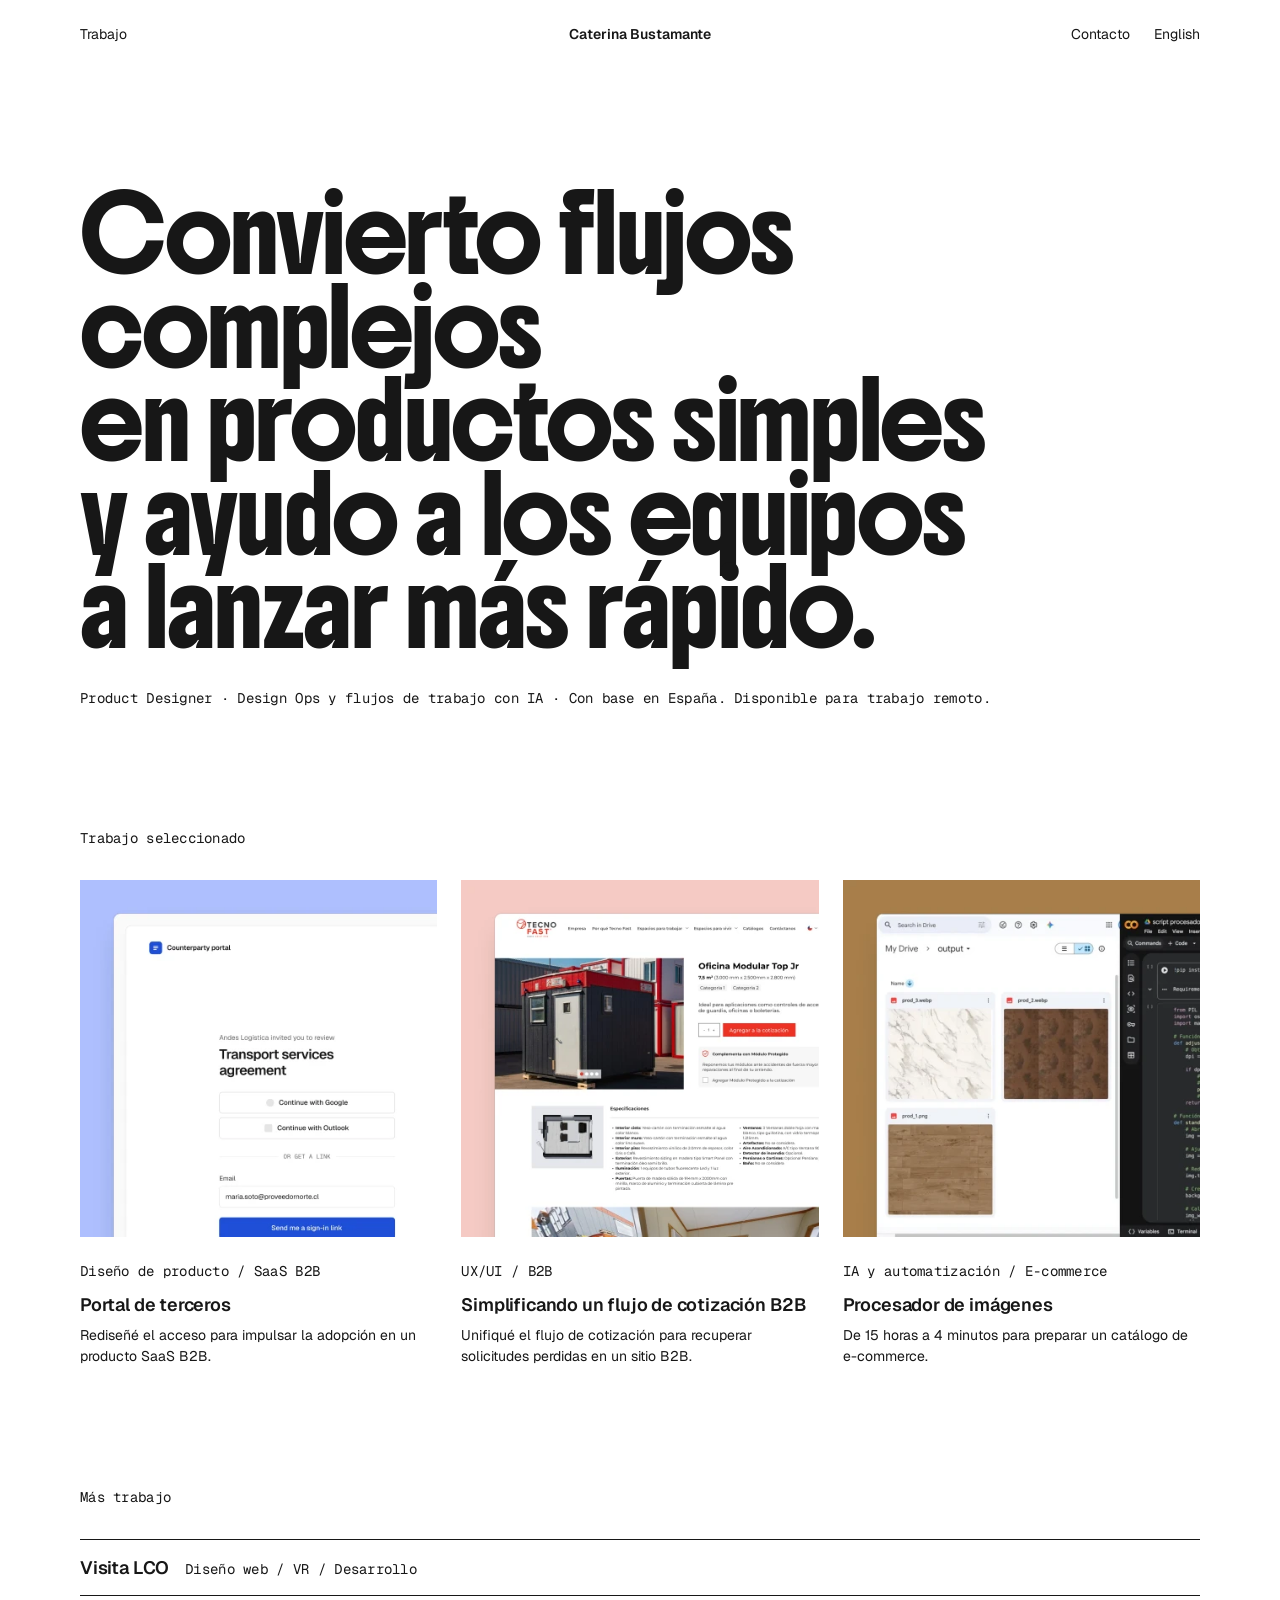
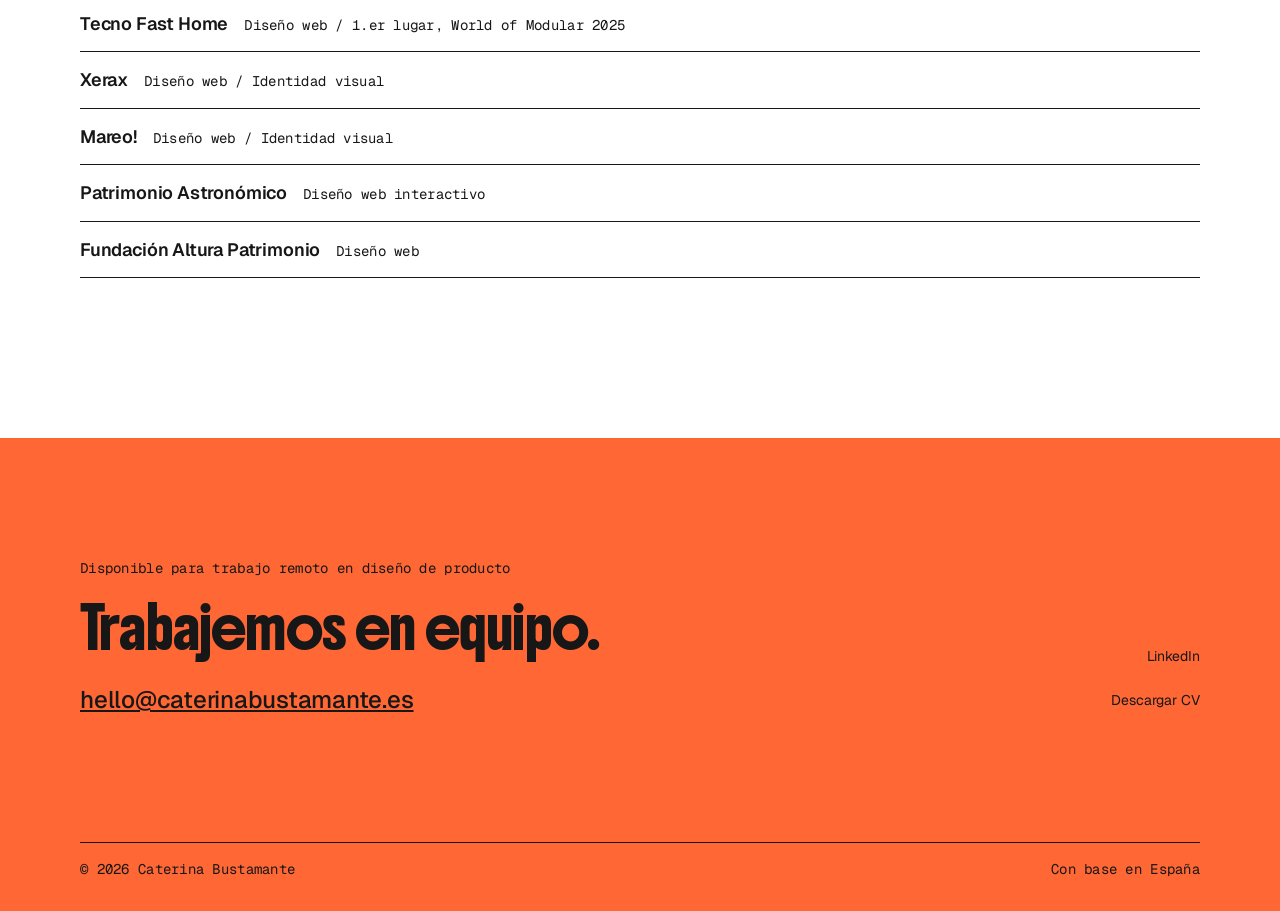
==== index.html @ 345983cc "Enlaza LinkedIn y el prototipo del portal en ambos idiomas - LinkedIn en el footer de la home (ES y " ====
<!doctype html>
<html lang="es">
<head>
<meta charset="utf-8">
<meta name="viewport" content="width=device-width,initial-scale=1,viewport-fit=cover">
<title>Caterina Bustamante</title>
<meta name="description" content="Product Designer con base en España. Disponible para trabajo remoto.">
<link rel="canonical" href="https://caterinabustamante.es/">
<link rel="alternate" hreflang="es" href="https://caterinabustamante.es/">
<link rel="alternate" hreflang="en" href="https://caterinabustamante.es/en/">
<meta property="og:type" content="website">
<meta property="og:title" content="Caterina Bustamante">
<meta property="og:description" content="Product Designer con base en España. Disponible para trabajo remoto.">
<meta property="og:url" content="https://caterinabustamante.es/">
<link rel="preconnect" href="https://fonts.googleapis.com">
<link rel="preconnect" href="https://fonts.gstatic.com" crossorigin>
<link rel="stylesheet" href="https://fonts.googleapis.com/css2?family=Boldonse&family=Geist:wght@400;500;600&family=Geist+Mono:wght@400&display=swap">
<link rel="stylesheet" href="css/styles.css">
</head>
<body>

<header class="wrap">
  <nav class="site-head" aria-label="Principal">
    <a href="#work">Trabajo</a>
    <a class="name" href="#top">Caterina Bustamante</a>
    <div class="site-head-end">
      <a href="#contact">Contacto</a>
      <a href="en/" hreflang="en" lang="en">English</a>
    </div>
  </nav>
</header>

<main class="wrap" id="top">
  <section class="hero" aria-labelledby="hero-title">
    <h1 class="title" id="hero-title"><span>Convierto flujos complejos</span> <span>en productos simples</span> <span>y ayudo a los equipos a lanzar más rápido.</span></h1>
    <p class="label">Product Designer · Design Ops y flujos de trabajo con IA · Con base en España. Disponible para trabajo remoto.</p>
  </section>

  <section id="work" aria-labelledby="work-label">
    <h2 class="label" id="work-label">Trabajo seleccionado</h2>
    <ul class="projects">
      <li><a class="project" href="work/third-party-portal/">
        <img class="project-img" src="assets/img/home/card-portal.webp" alt="Pantalla de inicio de sesión del portal de contrapartes, que invita a revisar un contrato de servicios de transporte." width="424" height="424">
        <div class="project-text">
          <span class="label">Diseño de producto / SaaS B2B</span>
          <div class="project-copy"><h3>Portal de terceros</h3><p>Rediseñé el acceso para impulsar la adopción en un producto SaaS B2B.</p></div>
        </div>
      </a></li>
      <li><a class="project" href="work/tecno-fast-rental/">
        <img class="project-img" src="assets/img/home/card-tecnofast.webp" alt="Página de producto rediseñada de Tecno Fast con un único botón Agregar a la cotización." width="424" height="424">
        <div class="project-text">
          <span class="label">UX/UI / B2B</span>
          <div class="project-copy"><h3>Simplificando un flujo de cotización B2B</h3><p>Unifiqué el flujo de cotización para recuperar solicitudes perdidas en un sitio B2B.</p></div>
        </div>
      </a></li>
      <li><a class="project" href="work/image-processor/">
        <img class="project-img" src="assets/img/home/card-procesador.webp" alt="Carpeta de salida en Google Drive con las imágenes de producto procesadas junto al script en Google Colab." width="424" height="424">
        <div class="project-text">
          <span class="label">IA y automatización / E-commerce</span>
          <div class="project-copy"><h3>Procesador de imágenes</h3><p>De 15 horas a 4 minutos para preparar un catálogo de e-commerce.</p></div>
        </div>
      </a></li>
    </ul>
  </section>

  <section aria-labelledby="more-label">
    <h2 class="label" id="more-label">Más trabajo</h2>
    <ul class="more">
      <li class="more-row"><a class="more-link" href="work/visita-lco/"><h3>Visita LCO</h3><span class="label">Diseño web / VR / Desarrollo</span></a></li>
      <li class="more-row"><div class="more-link"><h3>Tecno Fast Home</h3><span class="label">Diseño web / 1.er lugar, World of Modular 2025</span></div></li>
      <li class="more-row"><div class="more-link"><h3>Xerax</h3><span class="label">Diseño web / Identidad visual</span></div></li>
      <li class="more-row"><div class="more-link"><h3>Mareo!</h3><span class="label">Diseño web / Identidad visual</span></div></li>
      <li class="more-row"><div class="more-link"><h3>Patrimonio Astronómico</h3><span class="label">Diseño web interactivo</span></div></li>
      <li class="more-row"><div class="more-link"><h3>Fundación Altura Patrimonio</h3><span class="label">Diseño web</span></div></li>
    </ul>
  </section>
</main>

<footer class="site-foot" id="contact">
  <div class="wrap">
    <div class="footer-main">
      <div class="cta">
        <p class="label">Disponible para trabajo remoto en diseño de producto</p>
        <h2 class="title title--s">Trabajemos en equipo.</h2>
        <a class="email" href="mailto:hello@caterinabustamante.es">hello@caterinabustamante.es</a>
      </div>
      <nav class="footer-links" aria-label="En otros sitios">
        <a href="https://www.linkedin.com/in/caterinabustamante" target="_blank" rel="noopener noreferrer">LinkedIn</a>
        <a href="#" data-todo="CV file">Descargar CV</a>
      </nav>
    </div>
    <div class="legal label">
      <span>© 2026 Caterina Bustamante</span>
      <span>Con base en España</span>
    </div>
  </div>
</footer>

</body>
</html>
---- css/styles.css ----
/* Portfolio Caterina Bustamante: single stylesheet for every page.
   Order: tokens, base, layout, shared components, home, then one section per case study.
   Breakpoints: 768px (layout) and 480px (small phones). Exceptions are noted where they appear.
   Fonts are loaded from each page with a <link>: Boldonse, Geist 400/500/600, Geist Mono 400. */

/* Tokens */
:root{
  --ink:#171717;
  --bg:#FFFFFF;
  --surface:#DEDEDE;
  --accent:#FF6735;
  --blush:#F5CAC4;
  --peri:#ADBFFD;
  --ochre:#A77E4A;
  --gray:#919191;
  --hair:rgba(23,23,23,.14);
  --display:"Boldonse","Arial Black",sans-serif;
  --sans:"Geist",system-ui,-apple-system,sans-serif;
  --mono:"Geist Mono",ui-monospace,Menlo,monospace;
  --s4:4px;--s8:8px;--s12:12px;--s16:16px;--s24:24px;--s32:32px;--s48:48px;--s64:64px;--s120:120px;--s160:160px;
  --wide:1120px;--measure:680px;
  --margin:60px;
  --radius:8px;--radius-s:4px;
  --shadow-window:0 16px 40px -8px rgba(23,23,23,.28),0 0 0 1px rgba(23,23,23,.08);
  color-scheme:light;
}
@media (max-width:768px){:root{--margin:16px}}

/* Base */
*,*::before,*::after{box-sizing:border-box}
html,body{background:var(--bg);color:var(--ink)}
body{margin:0;font:400 14px/1.5 var(--sans);-webkit-font-smoothing:antialiased}
img{display:block;max-width:100%;height:auto}
a{color:inherit;text-decoration:none}
a:focus-visible{outline:2px solid var(--ink);outline-offset:4px}
h1,h2,h3,p,figure,ol,ul,dl,dd{margin:0}
h1,h2,h3{text-wrap:balance}

/* Type */
.label{font:400 14px/20px var(--mono);letter-spacing:.02em}
h1,.title{font:400 clamp(36px,6vw,72px)/1.3 var(--display);letter-spacing:-.02em}
.title--xl{font-size:clamp(40px,9vw,112px)}
.title--s{font-size:clamp(28px,3.4vw,40px)}
h2{font:600 28px/1.2 var(--sans);letter-spacing:-.02em}
h3{font:600 18px/1.3 var(--sans);letter-spacing:-.01em}
.prose{display:flex;flex-direction:column;gap:var(--s16);max-width:var(--measure)}
.prose p{font-size:16px;line-height:1.6}
.lede{font-size:20px;line-height:1.5;max-width:var(--measure)}
.small,figcaption{font-size:14px;line-height:1.5}
.num{font-variant-numeric:tabular-nums}
.k{display:block;margin-bottom:var(--s8)}

/* Layout: .wrap centers header, main and footer content on the same column */
.wrap{max-width:calc(var(--wide) + 2 * var(--margin));margin-inline:auto;padding-inline:max(var(--margin),env(safe-area-inset-left,0px)) max(var(--margin),env(safe-area-inset-right,0px))}
main{display:flex;flex-direction:column;gap:var(--s120);padding-block:var(--s120) var(--s160)}
section{display:flex;flex-direction:column;gap:var(--s32);min-width:0}
.intro{display:flex;flex-direction:column;gap:var(--s32)}
.intro-text{display:flex;flex-direction:column;gap:var(--s24)}
@media (max-width:768px){main{gap:var(--s64);padding-block:var(--s64) var(--s120)}}

/* Header */
.site-head{display:grid;grid-template-columns:1fr auto 1fr;align-items:center;gap:var(--s16);padding-block:var(--s12);font-size:14px;line-height:20px}
.site-head a{display:inline-flex;align-items:center;min-height:44px}
.site-head a:hover{text-decoration:underline}
.site-head .name{font-weight:600}
.site-head-end{justify-self:end;display:flex;align-items:center;gap:var(--s24)}
@media (max-width:768px){.site-head{grid-template-columns:1fr 1fr}.site-head .name{grid-column:1/-1;grid-row:1}}

/* Case tile colors: set on main to tint the whole case, or on a single .tile */
.t-peri{--t:var(--peri)}.t-blush{--t:var(--blush)}.t-ochre{--t:var(--ochre)}.t-gray{--t:var(--gray)}

/* Meta block */
.meta{display:grid;grid-template-columns:repeat(3,minmax(0,1fr));gap:var(--s24) var(--s32);background:var(--surface);padding:var(--s24)}
.meta div{display:flex;flex-direction:column;gap:var(--s4);min-width:0}
.meta dd{font-size:14px;line-height:1.5}
.meta .wide{grid-column:1/-1}
@media (max-width:768px){.meta{grid-template-columns:repeat(2,minmax(0,1fr))}}
@media (max-width:480px){.meta{grid-template-columns:1fr}}

/* Hero tile: screen anchored top-left and bleeding off */
.tile{position:relative;aspect-ratio:2/1;max-width:100%;overflow:hidden;background:var(--t,var(--surface))}
.tile img{position:absolute;left:7%;top:7%;width:var(--w,100%);max-width:none;border-radius:var(--radius);box-shadow:var(--shadow-window)}
.tile.cover img{inset:0;width:100%;height:100%;object-fit:cover;border-radius:0;box-shadow:none}

/* Figures */
figure{display:flex;flex-direction:column;gap:var(--s12);min-width:0}
.shot .panel{background:var(--t,var(--surface));padding:clamp(24px,7%,80px) clamp(24px,9%,104px) 0;overflow:hidden}
.shot .panel img{width:100%;border-radius:var(--radius) var(--radius) 0 0;box-shadow:var(--shadow-window)}
.flow-solo{max-width:var(--measure)}
.frame{background:var(--surface);padding:var(--s16)}
.frame img{width:100%;border-radius:var(--radius-s)}
.grid2{display:grid;grid-template-columns:repeat(2,minmax(0,1fr));gap:var(--s32);align-items:start}
.fig-head{display:flex;justify-content:space-between;align-items:baseline;gap:var(--s12);flex-wrap:wrap}
@media (max-width:768px){.grid2{grid-template-columns:1fr}}

/* Tables */
.scroll{overflow-x:auto}
.cmp{width:100%;min-width:560px;border-collapse:collapse;font-size:14px;line-height:1.5}
.cmp th,.cmp td{text-align:left;vertical-align:top;padding:var(--s12) var(--s16) var(--s12) 0;border-top:1px solid var(--ink)}
.cmp tr:last-child th,.cmp tr:last-child td{border-bottom:1px solid var(--ink)}
.cmp thead th{border-top:0;padding-top:0}
.cmp th{font:400 14px/20px var(--mono);letter-spacing:.02em;width:30%}

/* Ordered steps: real sequences only */
.steps{list-style:none;padding:0;max-width:var(--measure)}
.steps li{display:grid;grid-template-columns:48px minmax(0,1fr);gap:var(--s16);padding-block:var(--s12);border-top:1px solid var(--ink);align-items:baseline;font-size:16px}
.steps li:last-child{border-bottom:1px solid var(--ink)}
.steps li.turn{grid-template-columns:1fr;background:var(--surface);padding-inline:var(--s16);border-top-color:var(--surface)}
.steps li.turn + li{border-top-color:var(--surface)}

/* Paired evidence */
.pairs{display:grid;grid-template-columns:repeat(2,minmax(0,1fr));gap:var(--s16)}
.pairs > div{display:flex;flex-direction:column;gap:var(--s8);padding:var(--s24);background:var(--surface);min-width:0}
.pairs h3{margin-bottom:var(--s4)}
.pairs p{font-size:16px;line-height:1.6}
@media (max-width:768px){.pairs{grid-template-columns:1fr}}

/* Flow diagrams (SVG) */
.flow{display:block;width:100%;height:auto;color:var(--ink)}
.flow .lb{font:400 12px var(--mono);letter-spacing:.02em;fill:var(--ink)}
.flow .tt{font:600 24px var(--sans);letter-spacing:-.02em;fill:var(--ink)}
.flow .nd{font:400 14px var(--sans)}
.flows{display:grid;grid-template-columns:repeat(2,minmax(0,1fr));gap:var(--s48);align-items:start}
@media (max-width:768px){.flows{grid-template-columns:1fr}}

/* Results */
.stats{display:grid;grid-template-columns:repeat(3,minmax(0,1fr));gap:var(--s48) var(--s32)}
.stat{display:flex;flex-direction:column;gap:var(--s8);padding-top:var(--s16);border-top:1px solid var(--ink);min-width:0}
.stat b{font-weight:400;font-variant-numeric:tabular-nums}
.stat p{font-size:14px;line-height:1.5}
@media (max-width:768px){.stats{grid-template-columns:repeat(2,minmax(0,1fr))}}
@media (max-width:480px){.stats{grid-template-columns:1fr}}

/* Button */
.btn{align-self:flex-start;display:inline-flex;align-items:center;min-height:44px;padding:0 var(--s16);background:var(--ink);color:var(--bg);font-size:14px}
.btn:focus-visible{outline-offset:2px}

/* Next project band, closes every case */
.next{background:var(--accent)}
.next a{display:flex;flex-direction:column;align-items:flex-start;gap:var(--s24);padding-block:var(--s120)}
.next .go{font-size:16px;display:inline-flex;gap:var(--s8)}
.next .go span{transition:transform .25s ease}
.next a:hover .go span,.next a:focus-visible .go span{transform:translateX(6px)}
.next a:focus-visible{outline-offset:-8px}

/* Footer legal line */
.legal{display:flex;justify-content:space-between;gap:var(--s16);flex-wrap:wrap;padding-top:var(--s16);border-top:1px solid var(--ink)}

/* Home */
.hero .title span{display:block}
.projects{list-style:none;margin:0;padding:0;display:grid;grid-template-columns:repeat(3,minmax(0,1fr));gap:var(--s24)}
.project{display:flex;flex-direction:column;gap:var(--s24);transition:transform .35s cubic-bezier(.2,.7,.2,1)}
.project:hover,.project:focus-visible{transform:translateY(-8px)}
.project-img{width:100%;aspect-ratio:1/1;object-fit:cover}
.project-text{display:flex;flex-direction:column;gap:var(--s12)}
.project-copy{display:flex;flex-direction:column;gap:var(--s8)}
.more{list-style:none;margin:0;padding:0;border-bottom:1px solid var(--ink)}
.more-row{border-top:1px solid var(--ink)}
.more-link{display:flex;flex-wrap:wrap;align-items:baseline;gap:var(--s4) var(--s16);padding:var(--s16) 0}
a.more-link:hover h3{text-decoration:underline}
.site-foot{background:var(--accent)}
.site-foot .wrap{display:flex;flex-direction:column;gap:var(--s120);padding-block:var(--s120) var(--s32)}
.footer-main{display:flex;justify-content:space-between;align-items:flex-end;gap:var(--s32);flex-wrap:wrap}
.cta{display:flex;flex-direction:column;gap:var(--s24)}
.email{font-weight:500;font-size:24px;line-height:32px;letter-spacing:-.01em;text-decoration:underline;text-underline-position:from-font;display:inline-flex;align-items:center;min-height:44px}
.footer-links{display:flex;flex-direction:column;align-items:flex-end;font-size:14px;line-height:20px}
.footer-links a{display:inline-flex;align-items:center;min-height:44px}
.footer-links a:hover{text-decoration:underline}
@media (max-width:768px){
  .site-foot .wrap{gap:var(--s64);padding-top:var(--s64)}
  .footer-links{align-items:flex-start}
  .email{font-size:20px;line-height:28px;word-break:break-all}
}
@media (max-width:480px){.projects{grid-template-columns:1fr;gap:var(--s48)}}

/* Case: third-party portal. Before/after ecosystem diagram */
.eco{display:flex;flex-direction:column;gap:var(--s32);padding:var(--s32);background:var(--surface)}
.eco-row{display:flex;flex-direction:column;gap:var(--s12)}
.eco-line{display:grid;grid-template-columns:minmax(0,1fr) 56px minmax(0,1fr) 56px minmax(0,1fr);align-items:center}
.eco-line.after{grid-template-columns:minmax(0,1fr) 56px minmax(0,2fr)}
.node{display:flex;align-items:center;justify-content:center;min-height:56px;padding:var(--s8);text-align:center;font-size:14px;line-height:1.3;background:var(--bg);border:1px solid var(--ink)}
.node.solid{background:var(--ink);color:var(--bg)}
.node.out{background:transparent;border-style:dashed}
.link{position:relative;height:1px;background:var(--ink)}
.link.mail{background:none;border-top:1px dashed var(--ink)}
.link .label{position:absolute;left:50%;top:-24px;transform:translateX(-50%);font-size:12px}
.zone{display:grid;grid-template-columns:minmax(0,1fr) 40px minmax(0,1fr);align-items:center;padding:var(--s8);border:1px solid var(--ink)}
@media (max-width:480px){.eco{padding:var(--s16)}.eco-line{grid-template-columns:minmax(0,1fr) 20px minmax(0,1fr) 20px minmax(0,1fr)}.eco-line.after{grid-template-columns:minmax(0,1fr) 20px minmax(0,2fr)}.link .label{display:none}.node{font-size:12px}}

/* Case: Tecno Fast Rental. Side-by-side evidence frames and the three destinations */
.frame.fit{aspect-ratio:4/5;display:flex;justify-content:center;align-items:flex-start;overflow:hidden}
.frame.fit img,.frame.fit svg{height:100%;width:auto;max-width:100%;object-fit:contain;object-position:top}
.dests{display:flex;flex-direction:column;gap:var(--s24)}
.dest-grid{list-style:none;padding:0;display:grid;grid-template-columns:repeat(3,minmax(0,1fr));column-gap:var(--s24);row-gap:0}
.dest{display:grid;grid-row:span 5;grid-template-rows:subgrid;border-top:2px solid var(--ink);min-width:0}
.dest.out{border-top-style:dashed}
.dest > *{padding-top:var(--s16)}
.dest-head{display:flex;justify-content:space-between;align-items:baseline;gap:var(--s8)}
.dest-tag{background:var(--surface);padding:0 var(--s8)}
.dest-count{display:flex;align-items:baseline;gap:var(--s12)}
.dest-count b{font-weight:400;font-variant-numeric:tabular-nums}
.dest-src{font-size:14px;line-height:1.5;align-self:start}
.dest-shot{padding:var(--s16) var(--s16) 0;margin-top:var(--s16);aspect-ratio:4/5;max-width:100%;overflow:hidden;background:var(--surface)}
.dest-shot img{width:100%;height:100%;object-fit:cover;object-position:top;border-radius:var(--radius-s) var(--radius-s) 0 0;box-shadow:0 0 0 1px var(--hair)}
@media (max-width:768px){
  .frame.fit{aspect-ratio:auto}
  .frame.fit img,.frame.fit svg{height:auto;width:100%}
  .dest-grid{grid-template-columns:1fr;row-gap:var(--s48)}
  .dest{display:flex;flex-direction:column;grid-row:auto}
  .dest-shot{aspect-ratio:auto;padding-bottom:var(--s16)}
  .dest-shot img{height:auto;border-radius:var(--radius-s)}
}

/* Case: Visita LCO. Information architecture, CSS wireframes and interactive scenes */
.ia-legend{display:flex;flex-wrap:wrap;gap:var(--s16) var(--s24);font-size:14px}
.ia-legend span{display:inline-flex;align-items:center;gap:var(--s8)}
.ia-legend i{display:inline-block;width:28px;height:14px}
.ia{list-style:none;padding:0;display:grid;grid-template-columns:repeat(auto-fit,minmax(130px,1fr));gap:var(--s24) var(--s12)}
@media (min-width:1024px){.ia{grid-template-columns:repeat(8,minmax(0,1fr))}} /* exception: eight stages need the room */
.ia-stage{display:flex;flex-direction:column;gap:var(--s12);min-width:0}
.n{position:relative;display:flex;align-items:center;justify-content:center;min-height:44px;padding:10px 8px;font-size:13px;line-height:1.3;text-align:center;overflow-wrap:anywhere}
.n + .n::before{content:"";position:absolute;left:50%;top:-13px;width:1px;height:12px;background:var(--ink)}
.sc{background:var(--ink);color:var(--bg);border-radius:999px}
.sub{border:1px solid var(--ink);border-radius:999px;background:var(--bg)}
.pop{background:var(--surface);border:1px dashed var(--ink);border-radius:var(--radius-s)}
.vr{border:1px solid var(--ink);background:var(--bg)}
.wf-grid{display:grid;grid-template-columns:repeat(auto-fill,minmax(260px,1fr));gap:var(--s24)}
.wf{container-type:inline-size}
.ws{position:relative;aspect-ratio:16/10;max-width:100%;overflow:hidden;background:var(--bg);border:1px solid var(--ink);font-family:var(--mono);color:var(--ink)}
.ws.g{background:var(--surface)}
.ws .top{position:absolute;top:5cqw;left:5cqw;right:5cqw;display:flex;justify-content:space-between;align-items:center;gap:2cqw}
.ws .ttl{font-size:3.4cqw}
.ws .ico{width:3cqw;height:3cqw;border:1px solid var(--ink);border-radius:50%}
.ws .tabs{display:flex;gap:.6cqw;background:var(--bg);padding:.8cqw}
.ws .tabs i{width:4.5cqw;height:1.4cqw;background:var(--gray)}.ws .tabs i.on{background:var(--ink)}
.ws .mt{position:absolute;bottom:0;width:45%;height:42%;background:var(--bg);clip-path:polygon(50% 0,100% 100%,0 100%)}
.ws .mt.a{left:5%}.ws .mt.b{left:45%;height:34%}
.ws .st{position:absolute;width:5cqw;height:5cqw;background:var(--bg);clip-path:polygon(50% 0,60% 40%,100% 50%,60% 60%,50% 100%,40% 60%,0 50%,40% 40%)}
.ws .av{position:absolute;width:10cqw;height:10cqw;border:1px solid var(--ink);border-radius:50%;background:var(--bg)}
.ws .blk{position:absolute;background:var(--ink)}
.ws .x{position:absolute;border:1px solid var(--ink);background:linear-gradient(to top right,transparent calc(50% - .5px),var(--ink) 50%,transparent calc(50% + .5px)),linear-gradient(to top left,transparent calc(50% - .5px),var(--ink) 50%,transparent calc(50% + .5px))}
.ws .ln{position:absolute;display:flex;flex-direction:column;gap:1.2cqw}
.ws .ln i{display:block;height:.9cqw;background:var(--gray)}
.ws .card{position:absolute;display:flex;align-items:center;justify-content:center;background:var(--bg)}
.ws .card svg,.ws .big svg{width:7cqw;height:7cqw}
.ws .big{position:absolute;left:0;right:0;display:flex;align-items:center;justify-content:center;gap:1.5cqw;text-align:center;font-family:var(--sans);font-weight:600;letter-spacing:-.02em}
.ws .big.left{right:auto;justify-content:flex-start}
.ws .big.left svg{width:4cqw;height:4cqw}
.ws .pill{position:absolute;border:1px solid var(--ink);font-size:2.2cqw;padding:.8cqw 2cqw;background:var(--bg)}
.ws .c{left:50%;transform:translateX(-50%)}
.ws .r360{position:absolute;left:50%;top:50%;transform:translate(-50%,-50%);font-family:var(--sans);font-size:5cqw;font-weight:600;border:1px solid var(--ink);border-radius:50%;padding:1.5cqw 3cqw;background:var(--bg)}
.xp{display:flex;flex-direction:column;gap:var(--s32)}
.pano{position:relative;aspect-ratio:2/1;max-width:100%;overflow:hidden;background:#141414;cursor:grab;touch-action:none;user-select:none}
.pano canvas{display:block;width:100%;height:100%}
.pano:active{cursor:grabbing}
.pano:focus-visible{outline:2px solid var(--ink);outline-offset:4px}
.pano .label{position:absolute;background:var(--bg);color:var(--ink);padding:4px var(--s8)}
.pano-hint{left:50%;bottom:var(--s16);transform:translateX(-50%);transition:opacity .3s ease}
.pano.used .pano-hint{opacity:0}
.px{position:relative;aspect-ratio:16/9;max-width:100%;overflow:hidden;background:#05070f}
.px-l{position:absolute;left:-4%;width:108%;max-width:none;will-change:transform;pointer-events:none}
.px-l:first-child{top:-4%;height:108%;object-fit:cover}
.px-b{bottom:-3%}
.px .pano-hint{position:absolute;left:50%;bottom:var(--s16);transform:translateX(-50%);background:var(--bg);color:var(--ink);padding:4px var(--s8);transition:opacity .3s ease}
.px.used .pano-hint{opacity:0}

/* Case: Image processor */
.cmpf{display:grid;grid-template-columns:repeat(2,minmax(0,1fr));gap:var(--s32);align-items:start}
.cmpf-head{display:flex;justify-content:space-between;gap:var(--s8);padding-bottom:var(--s8);border-bottom:1px solid var(--ink);margin-bottom:var(--s16)}
.cmpf-list{list-style:none;padding:0;display:flex;flex-direction:column;gap:20px}
.cmpf-list li{position:relative;display:grid;grid-template-columns:28px minmax(0,1fr);gap:var(--s8);align-items:baseline;padding:10px 12px;border:1px solid var(--ink);background:var(--bg);font-size:14px}
.cmpf-list li:not(:last-child)::after{content:"";position:absolute;left:50%;top:100%;width:1px;height:20px;background:var(--ink)}
.cmpf-script .cmpf-list li{background:var(--ink);color:var(--bg)}
.reasons{list-style:none;padding:0;display:grid;grid-template-columns:repeat(3,minmax(0,1fr));gap:var(--s16)}
.reason{display:flex;flex-direction:column;gap:var(--s12);padding:var(--s24);background:var(--surface);min-width:0}
.reason p{font-size:16px;line-height:1.6}
.pipe{list-style:none;padding:0;display:grid;grid-template-columns:repeat(7,minmax(0,1fr));gap:var(--s24)}
.pnode{position:relative;display:flex;flex-direction:column;gap:var(--s8);padding:var(--s16);background:var(--surface);min-width:0;font-size:14px;line-height:1.4}
.pnode b{font-size:16px;font-weight:600;letter-spacing:-.01em}
.pnode.end{background:var(--bg);box-shadow:inset 0 0 0 1px var(--ink)}
.pnode.out{background:var(--ink);color:var(--bg)}
.pnode .loop{display:inline-flex;align-items:center;gap:var(--s8);font-size:12px}
.pnode:not(:last-child)::after{content:"";position:absolute;left:100%;top:50%;width:calc(var(--s24) - 6px);height:1px;background:var(--ink)}
.pnode:not(:last-child)::before{content:"";position:absolute;left:calc(100% + var(--s24) - 7px);top:calc(50% - 4px);border-left:7px solid var(--ink);border-top:4px solid transparent;border-bottom:4px solid transparent}
@media (max-width:900px){ /* exception: seven nodes need more than 768px before they stack */
  .pipe{grid-template-columns:1fr;max-width:var(--measure)}
  .pnode:not(:last-child)::after{left:50%;top:100%;width:1px;height:calc(var(--s24) - 6px)}
  .pnode:not(:last-child)::before{left:calc(50% - 4px);top:calc(100% + var(--s24) - 7px);border-left:4px solid transparent;border-right:4px solid transparent;border-top:7px solid var(--ink);border-bottom:0}
}
.bars{display:flex;flex-direction:column;gap:var(--s16)}
.bar{display:flex;flex-direction:column;gap:var(--s4)}
.bar-top{display:flex;justify-content:space-between;gap:var(--s16);align-items:baseline}
.track{display:flex;height:24px;background:var(--bg);box-shadow:inset 0 0 0 1px var(--hair)}
.seg{height:100%}
.seg.manual{background:var(--surface)}
.seg.dev{background:var(--ochre)}
.seg.run{background:var(--ink);min-width:3px}
.legend{display:flex;flex-wrap:wrap;gap:var(--s24)}
.legend span{display:inline-flex;align-items:center;gap:var(--s8)}
.sw{width:12px;height:12px;display:inline-block}
.pats{display:grid;grid-template-columns:repeat(2,minmax(0,1fr));gap:var(--s32);max-width:var(--measure)}
.pat{display:block;width:100%;height:auto}
.pat rect{fill:var(--surface);stroke:var(--ink)}
.pat .pat-border{fill:none}
.pf{display:flex;flex-direction:column;gap:var(--s16)}
.pf-head{display:flex;justify-content:space-between;gap:var(--s16);flex-wrap:wrap;border-top:1px solid var(--ink);padding-top:var(--s8)}
.pf-tiles{display:grid;grid-template-columns:repeat(6,minmax(0,1fr));gap:var(--s8)}
.pf-tiles img,.pf-pano{width:100%;max-width:720px}
.mock{position:relative;aspect-ratio:16/9;max-width:100%;overflow:hidden;background:var(--ochre)}
.mock .an-frame{position:absolute;left:12%;top:10%;width:76%;border:0;box-shadow:var(--shadow-window)}
.an{display:flex;flex-direction:column;gap:var(--s16)}
.an-frame{position:relative;aspect-ratio:1120/677;max-width:100%;overflow:hidden;border:1px solid var(--hair);border-radius:var(--radius)}
.an-f{position:absolute;inset:0;width:100%;height:100%;object-fit:cover;opacity:0;animation:an-fade 12s infinite ease-in-out}
.an-f2{animation-delay:-8s}.an-f3{animation-delay:-4s}
@keyframes an-fade{0%,29%{opacity:1}35%,94%{opacity:0}100%{opacity:1}}
.an-steps{display:grid;grid-template-columns:repeat(3,minmax(0,1fr));gap:var(--s16)}
.an-s{position:relative;padding-top:var(--s8);border-top:1px solid var(--hair)}
.an-bar{position:absolute;top:-1px;left:0;height:1px;width:100%;background:var(--ink);transform-origin:left;transform:scaleX(0);animation:an-prog 12s infinite linear}
.an-s2 .an-bar{animation-delay:-8s}.an-s3 .an-bar{animation-delay:-4s}
@keyframes an-prog{0%{transform:scaleX(0)}33.2%{transform:scaleX(1)}33.4%,100%{transform:scaleX(0)}}
@media (max-width:768px){.reasons{grid-template-columns:1fr}}
@media (max-width:480px){.cmpf{gap:var(--s16)}.cmpf-list li{grid-template-columns:1fr}.pf-tiles{grid-template-columns:repeat(3,minmax(0,1fr))}}

@media (prefers-reduced-motion:reduce){
  .project,.next .go span,.pano-hint{transition:none}
  .project:hover,.project:focus-visible{transform:none}
  .an-f,.an-bar{animation:none}
  .an-f1{opacity:1}
}
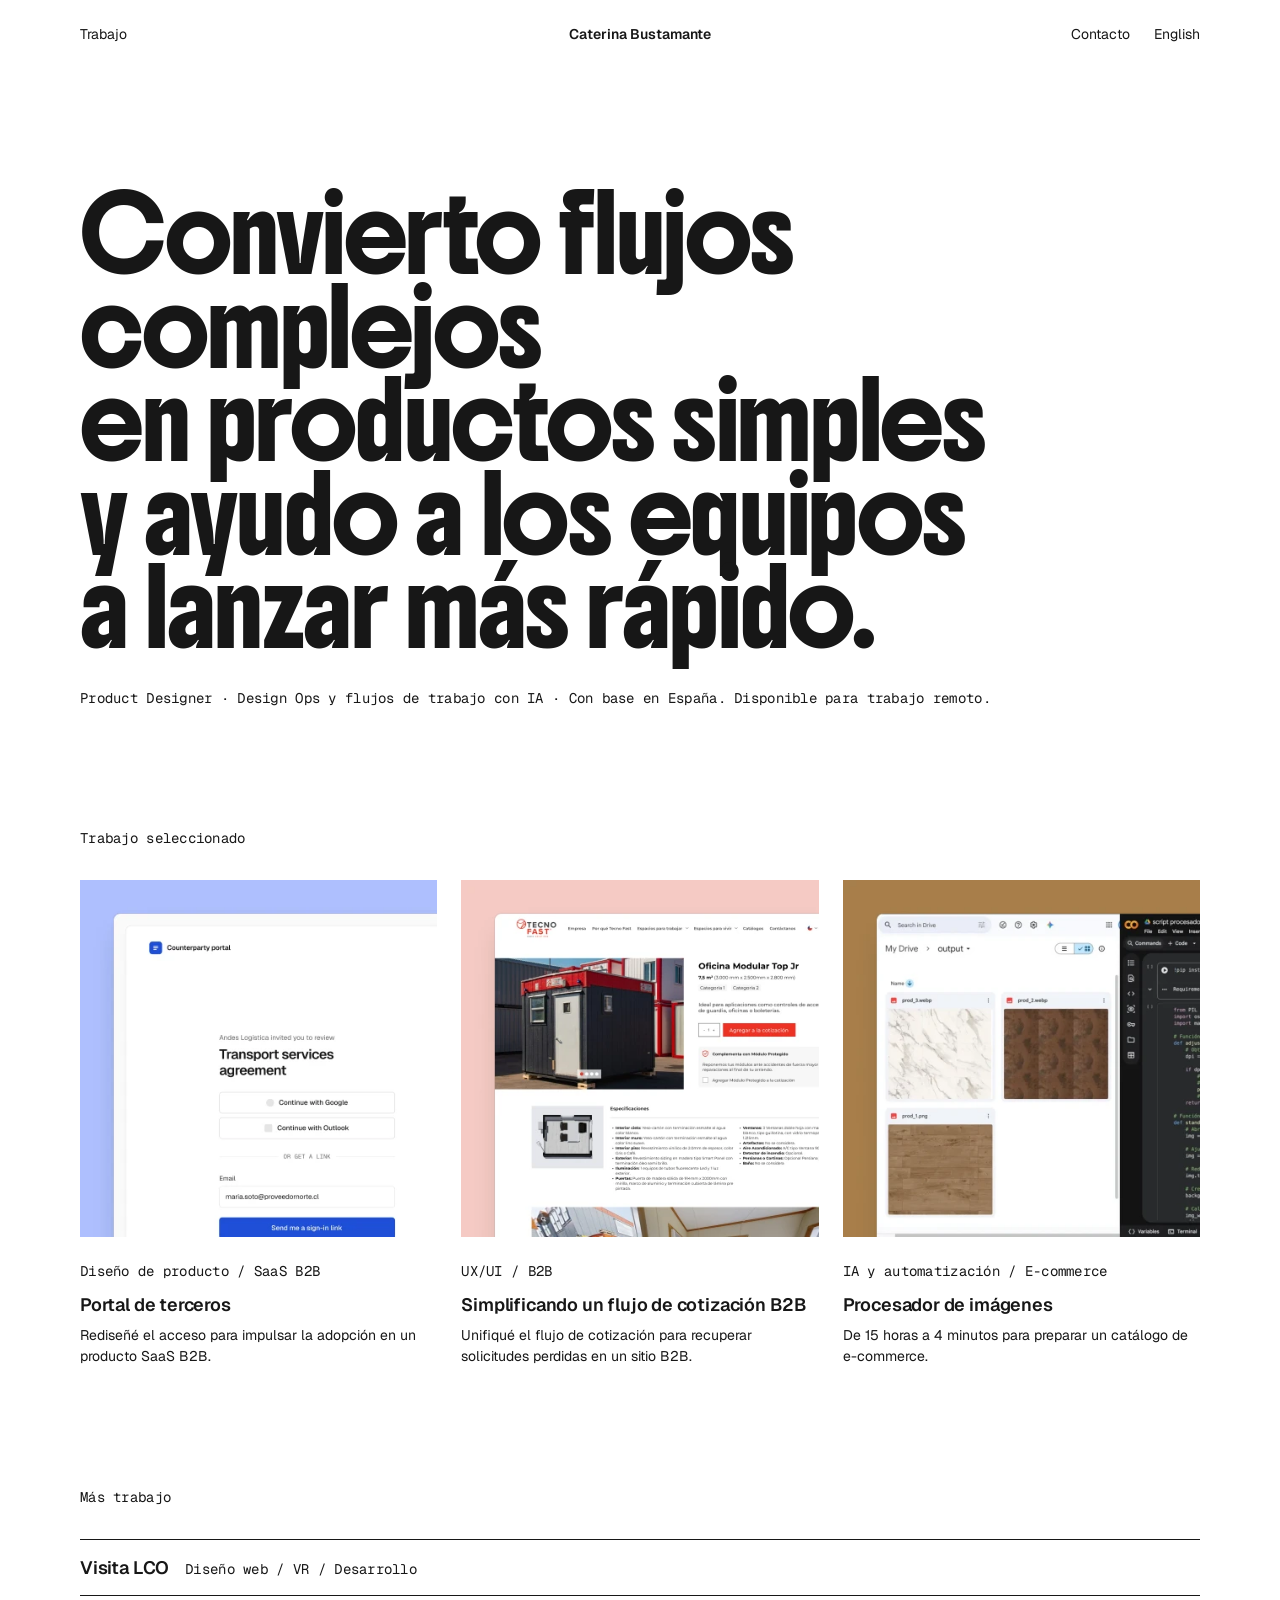
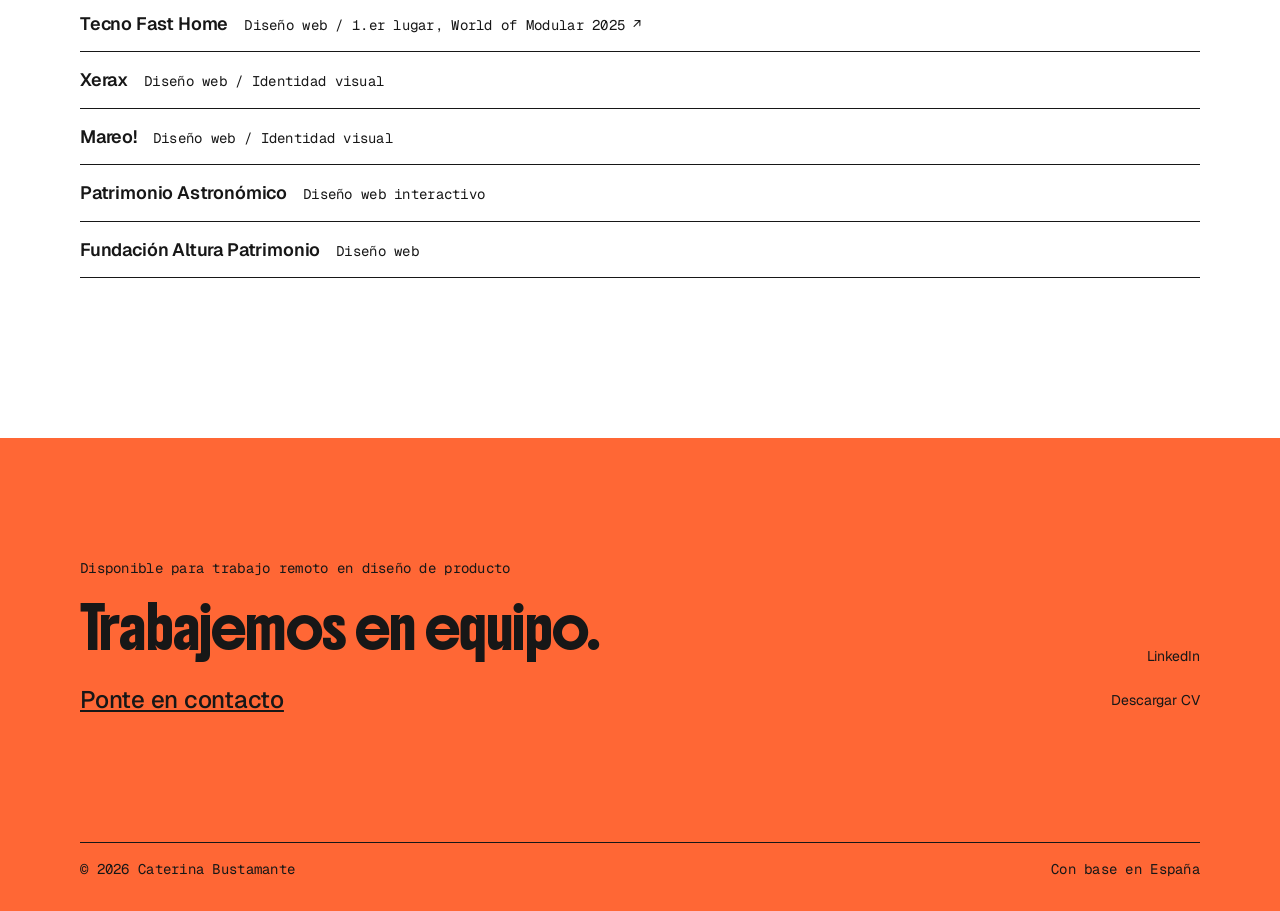
==== commit 4bef647e: "Actualiza el contacto, enlaza Tecno Fast Home y añade imágenes Open Graph en ambos idiomas - Footer:" ====
--- a/index.html
+++ b/index.html
@@ -12,6 +12,11 @@
 <meta property="og:title" content="Caterina Bustamante">
 <meta property="og:description" content="Product Designer con base en España. Disponible para trabajo remoto.">
 <meta property="og:url" content="https://caterinabustamante.es/">
+<meta property="og:image" content="https://caterinabustamante.es/assets/img/og/og-home-es.jpg">
+<meta property="og:image:width" content="1200">
+<meta property="og:image:height" content="630">
+<meta property="og:image:alt" content="Caterina Bustamante, Product Designer con base en España. Convierto flujos complejos en productos simples y ayudo a los equipos a lanzar más rápido.">
+<meta name="twitter:card" content="summary_large_image">
 <link rel="preconnect" href="https://fonts.googleapis.com">
 <link rel="preconnect" href="https://fonts.gstatic.com" crossorigin>
 <link rel="stylesheet" href="https://fonts.googleapis.com/css2?family=Boldonse&family=Geist:wght@400;500;600&family=Geist+Mono:wght@400&display=swap">
@@ -67,7 +72,7 @@
     <h2 class="label" id="more-label">Más trabajo</h2>
     <ul class="more">
       <li class="more-row"><a class="more-link" href="work/visita-lco/"><h3>Visita LCO</h3><span class="label">Diseño web / VR / Desarrollo</span></a></li>
-      <li class="more-row"><div class="more-link"><h3>Tecno Fast Home</h3><span class="label">Diseño web / 1.er lugar, World of Modular 2025</span></div></li>
+      <li class="more-row"><a class="more-link" href="https://tecnofasthome.cl/" target="_blank" rel="noopener noreferrer"><h3>Tecno Fast Home</h3><span class="label">Diseño web / 1.er lugar, World of Modular 2025 ↗</span></a></li>
       <li class="more-row"><div class="more-link"><h3>Xerax</h3><span class="label">Diseño web / Identidad visual</span></div></li>
       <li class="more-row"><div class="more-link"><h3>Mareo!</h3><span class="label">Diseño web / Identidad visual</span></div></li>
       <li class="more-row"><div class="more-link"><h3>Patrimonio Astronómico</h3><span class="label">Diseño web interactivo</span></div></li>
@@ -82,7 +87,7 @@
       <div class="cta">
         <p class="label">Disponible para trabajo remoto en diseño de producto</p>
         <h2 class="title title--s">Trabajemos en equipo.</h2>
-        <a class="email" href="mailto:hello@caterinabustamante.es">hello@caterinabustamante.es</a>
+        <a class="email" href="mailto:cate.bustamantec@gmail.com">Ponte en contacto</a>
       </div>
       <nav class="footer-links" aria-label="En otros sitios">
         <a href="https://www.linkedin.com/in/caterinabustamante" target="_blank" rel="noopener noreferrer">LinkedIn</a>
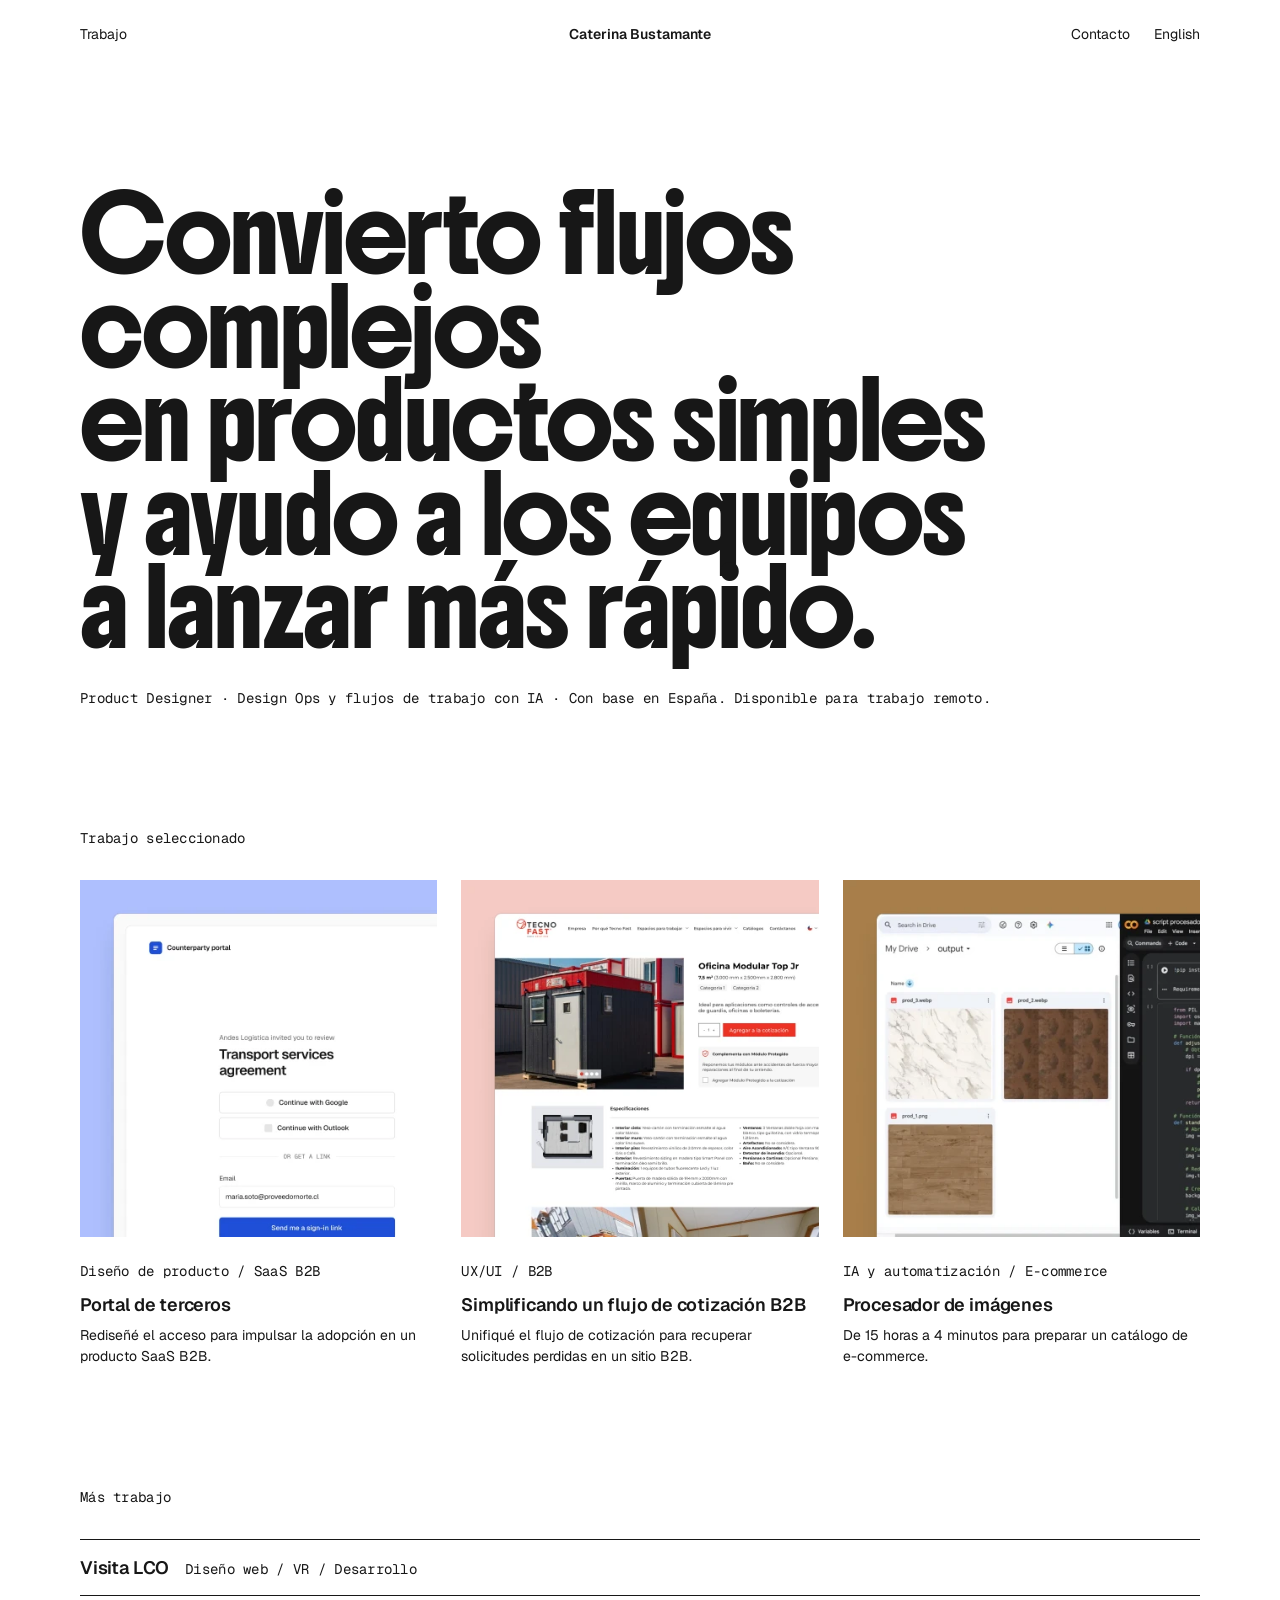
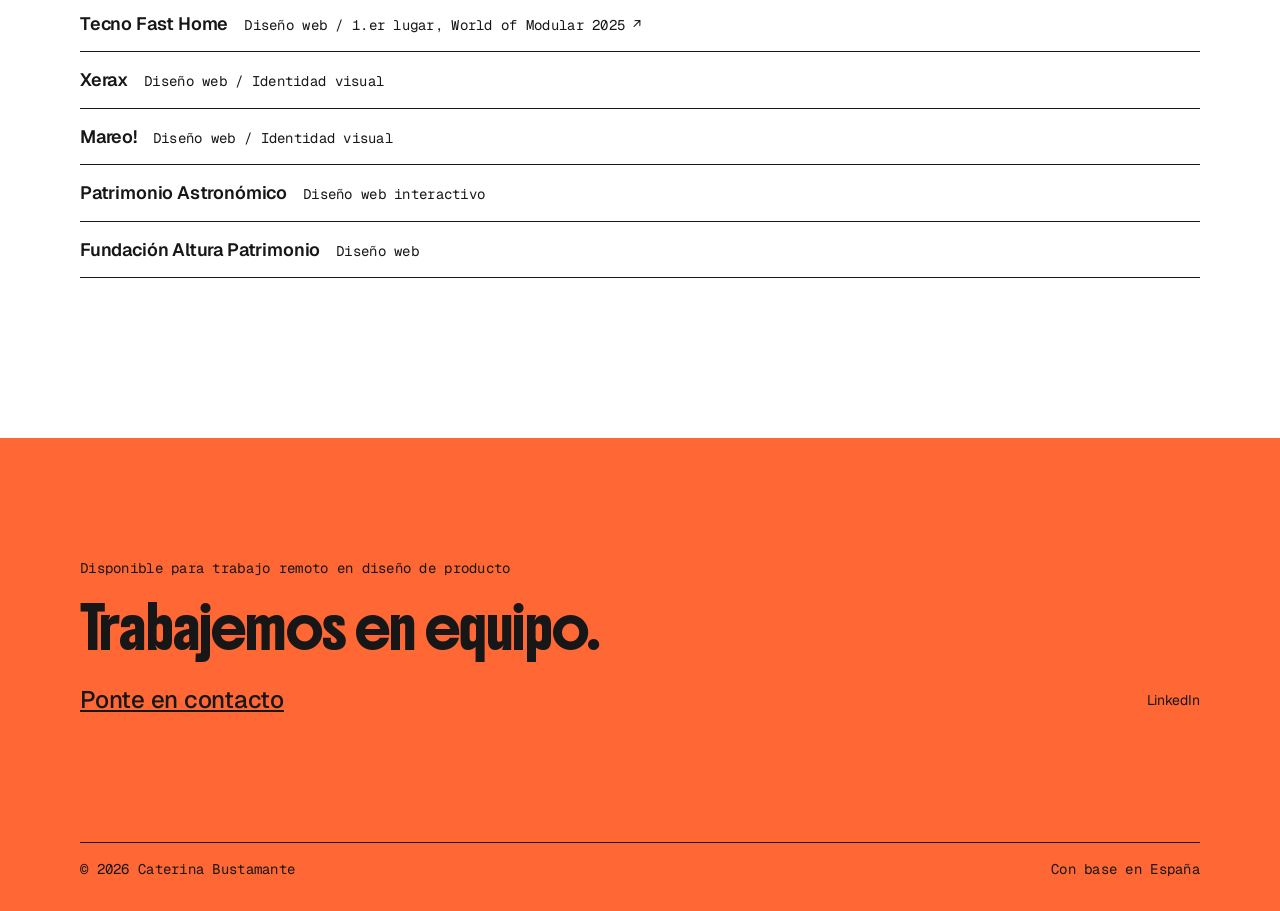
==== commit 9c39089d: "Quita el botón Download CV de la home hasta que el CV esté listo Co-Authored-By: Claude Sonnet 5.5 <" ====
--- a/index.html
+++ b/index.html
@@ -91,7 +91,6 @@
       </div>
       <nav class="footer-links" aria-label="En otros sitios">
         <a href="https://www.linkedin.com/in/caterinabustamante" target="_blank" rel="noopener noreferrer">LinkedIn</a>
-        <a href="#" data-todo="CV file">Descargar CV</a>
       </nav>
     </div>
     <div class="legal label">
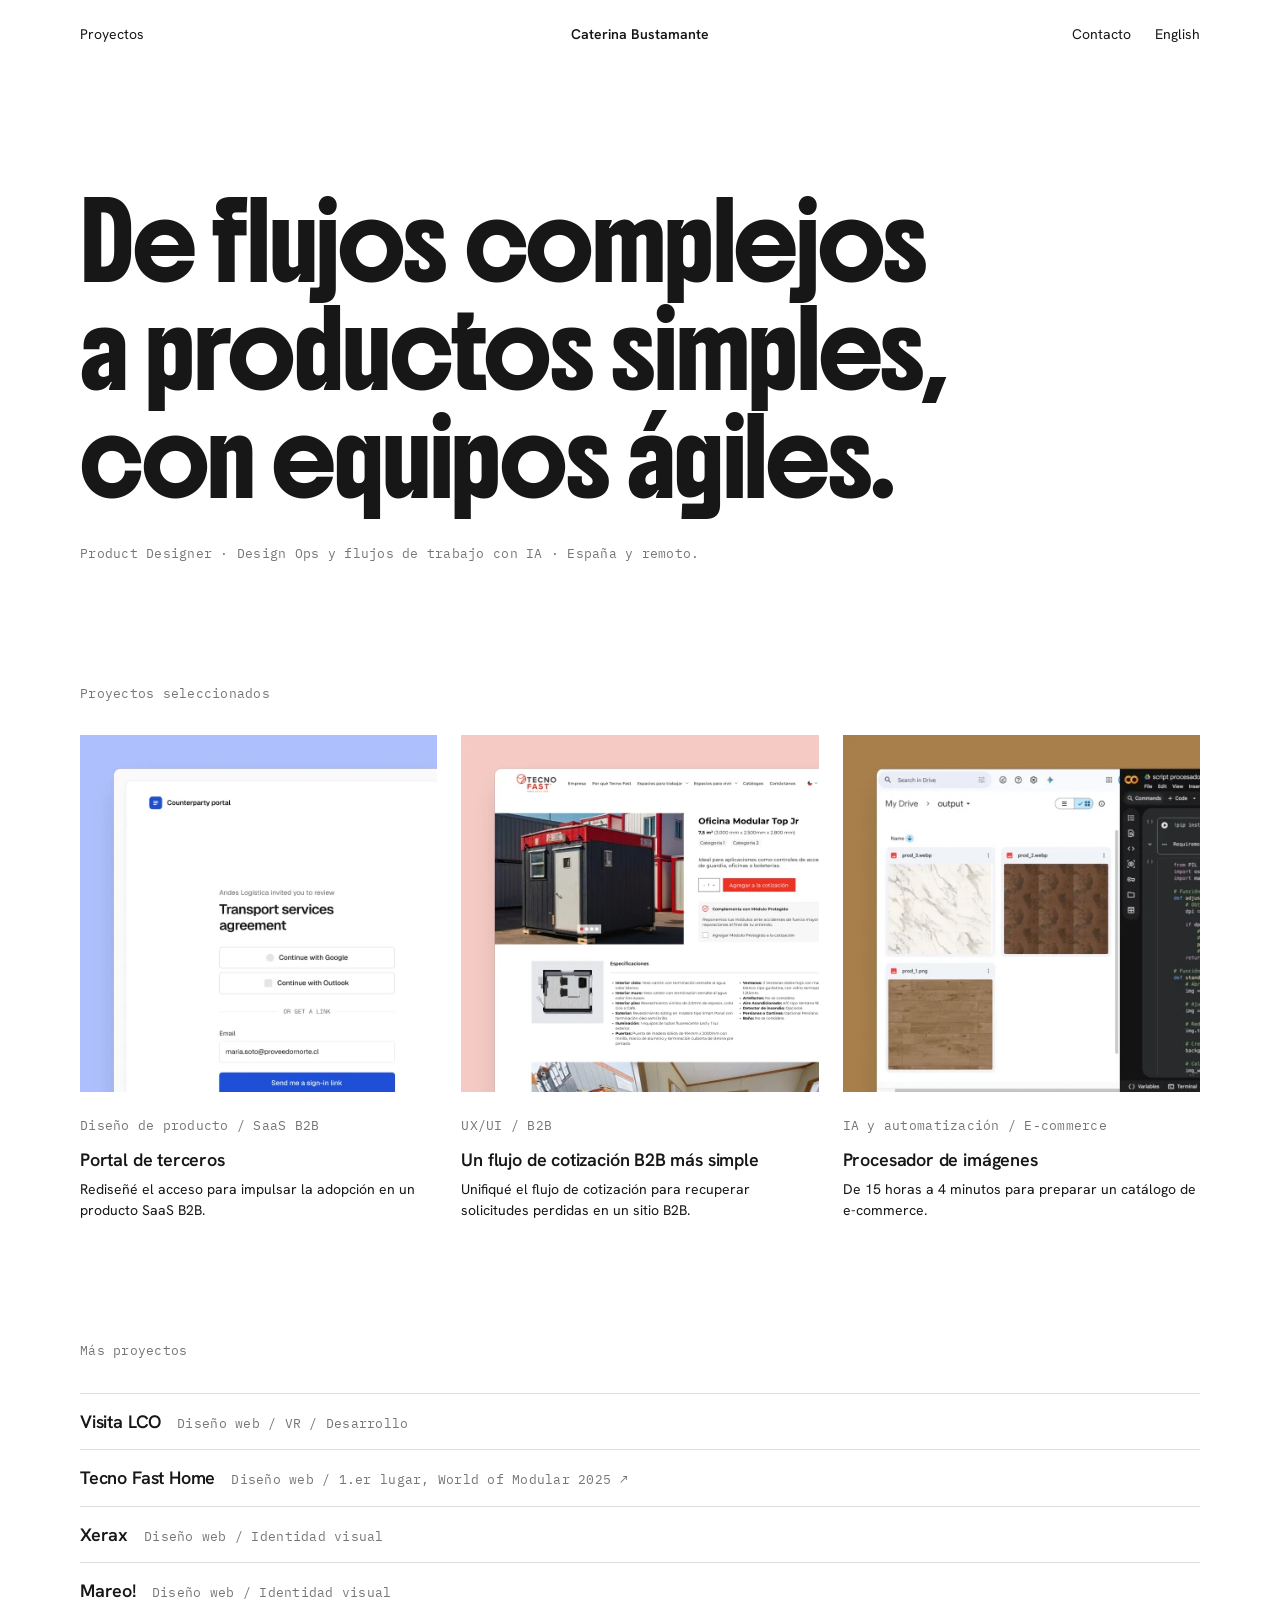
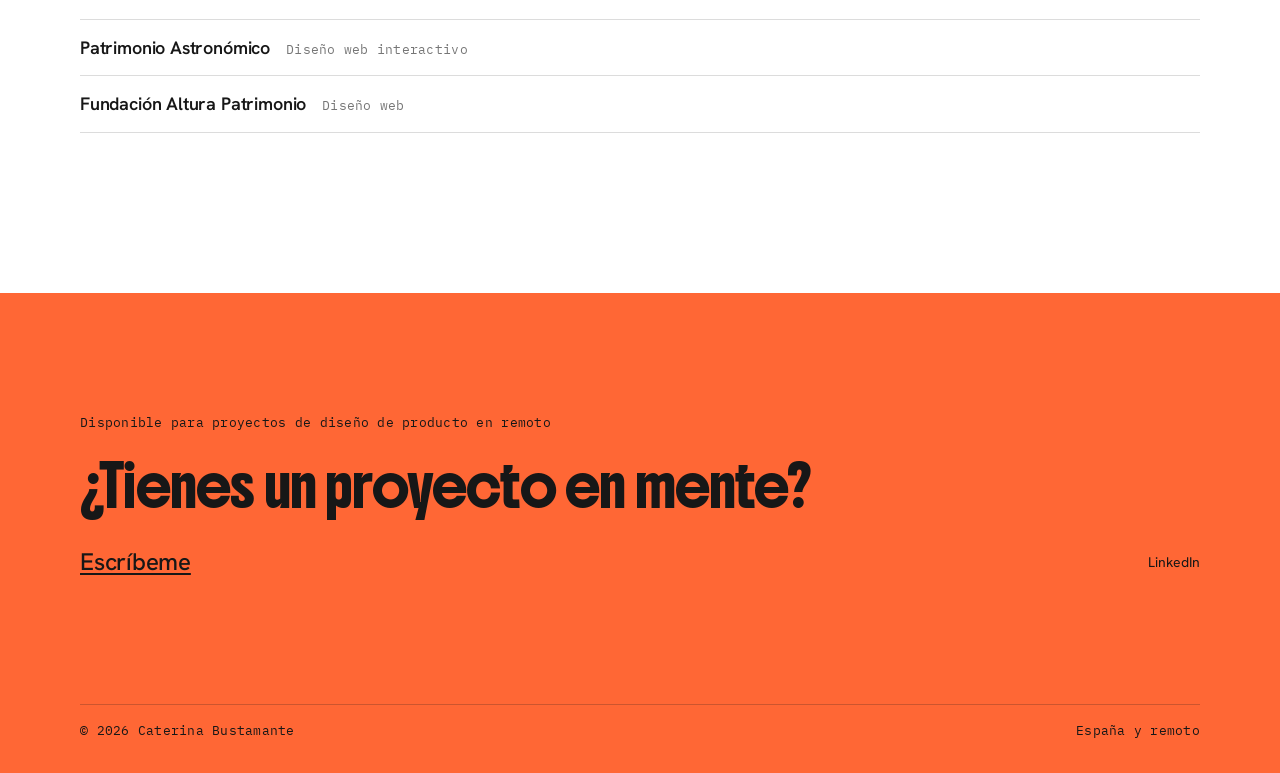
==== commit 3e322d8f: "Tanda 2: pulido visual, copy en español y ajustes de layout de los casos - Tipografía: Hanken Grotes" ====
--- a/index.html
+++ b/index.html
@@ -4,29 +4,29 @@
 <meta charset="utf-8">
 <meta name="viewport" content="width=device-width,initial-scale=1,viewport-fit=cover">
 <title>Caterina Bustamante</title>
-<meta name="description" content="Product Designer con base en España. Disponible para trabajo remoto.">
+<meta name="description" content="Product Designer · España y remoto.">
 <link rel="canonical" href="https://caterinabustamante.es/">
 <link rel="alternate" hreflang="es" href="https://caterinabustamante.es/">
 <link rel="alternate" hreflang="en" href="https://caterinabustamante.es/en/">
 <meta property="og:type" content="website">
 <meta property="og:title" content="Caterina Bustamante">
-<meta property="og:description" content="Product Designer con base en España. Disponible para trabajo remoto.">
+<meta property="og:description" content="Product Designer · España y remoto.">
 <meta property="og:url" content="https://caterinabustamante.es/">
 <meta property="og:image" content="https://caterinabustamante.es/assets/img/og/og-home-es.jpg">
 <meta property="og:image:width" content="1200">
 <meta property="og:image:height" content="630">
-<meta property="og:image:alt" content="Caterina Bustamante, Product Designer con base en España. Convierto flujos complejos en productos simples y ayudo a los equipos a lanzar más rápido.">
+<meta property="og:image:alt" content="Caterina Bustamante, Product Designer, España y remoto. De flujos complejos a productos simples, con equipos ágiles.">
 <meta name="twitter:card" content="summary_large_image">
 <link rel="preconnect" href="https://fonts.googleapis.com">
 <link rel="preconnect" href="https://fonts.gstatic.com" crossorigin>
-<link rel="stylesheet" href="https://fonts.googleapis.com/css2?family=Boldonse&family=Geist:wght@400;500;600&family=Geist+Mono:wght@400&display=swap">
+<link rel="stylesheet" href="https://fonts.googleapis.com/css2?family=Boldonse&family=Hanken+Grotesk:wght@400;500;600&family=IBM+Plex+Mono:wght@400&display=swap">
 <link rel="stylesheet" href="css/styles.css">
 </head>
 <body>
 
 <header class="wrap">
   <nav class="site-head" aria-label="Principal">
-    <a href="#work">Trabajo</a>
+    <a href="#work">Proyectos</a>
     <a class="name" href="#top">Caterina Bustamante</a>
     <div class="site-head-end">
       <a href="#contact">Contacto</a>
@@ -37,12 +37,12 @@
 
 <main class="wrap" id="top">
   <section class="hero" aria-labelledby="hero-title">
-    <h1 class="title" id="hero-title"><span>Convierto flujos complejos</span> <span>en productos simples</span> <span>y ayudo a los equipos a lanzar más rápido.</span></h1>
-    <p class="label">Product Designer · Design Ops y flujos de trabajo con IA · Con base en España. Disponible para trabajo remoto.</p>
+    <h1 class="title" id="hero-title"><span>De flujos complejos</span> <span>a productos simples,</span> <span>con equipos ágiles.</span></h1>
+    <p class="label">Product Designer · Design Ops y flujos de trabajo con IA · España y remoto.</p>
   </section>
 
   <section id="work" aria-labelledby="work-label">
-    <h2 class="label" id="work-label">Trabajo seleccionado</h2>
+    <h2 class="label" id="work-label">Proyectos seleccionados</h2>
     <ul class="projects">
       <li><a class="project" href="work/third-party-portal/">
         <img class="project-img" src="assets/img/home/card-portal.webp" alt="Pantalla de inicio de sesión del portal de contrapartes, que invita a revisar un contrato de servicios de transporte." width="424" height="424">
@@ -55,7 +55,7 @@
         <img class="project-img" src="assets/img/home/card-tecnofast.webp" alt="Página de producto rediseñada de Tecno Fast con un único botón Agregar a la cotización." width="424" height="424">
         <div class="project-text">
           <span class="label">UX/UI / B2B</span>
-          <div class="project-copy"><h3>Simplificando un flujo de cotización B2B</h3><p>Unifiqué el flujo de cotización para recuperar solicitudes perdidas en un sitio B2B.</p></div>
+          <div class="project-copy"><h3>Un flujo de cotización B2B más simple</h3><p>Unifiqué el flujo de cotización para recuperar solicitudes perdidas en un sitio B2B.</p></div>
         </div>
       </a></li>
       <li><a class="project" href="work/image-processor/">
@@ -69,7 +69,7 @@
   </section>
 
   <section aria-labelledby="more-label">
-    <h2 class="label" id="more-label">Más trabajo</h2>
+    <h2 class="label" id="more-label">Más proyectos</h2>
     <ul class="more">
       <li class="more-row"><a class="more-link" href="work/visita-lco/"><h3>Visita LCO</h3><span class="label">Diseño web / VR / Desarrollo</span></a></li>
       <li class="more-row"><a class="more-link" href="https://tecnofasthome.cl/" target="_blank" rel="noopener noreferrer"><h3>Tecno Fast Home</h3><span class="label">Diseño web / 1.er lugar, World of Modular 2025 ↗</span></a></li>
@@ -85,9 +85,9 @@
   <div class="wrap">
     <div class="footer-main">
       <div class="cta">
-        <p class="label">Disponible para trabajo remoto en diseño de producto</p>
-        <h2 class="title title--s">Trabajemos en equipo.</h2>
-        <a class="email" href="mailto:cate.bustamantec@gmail.com">Ponte en contacto</a>
+        <p class="label">Disponible para proyectos de diseño de producto en remoto</p>
+        <h2 class="title title--s">¿Tienes un proyecto en mente?</h2>
+        <a class="email" href="mailto:cate.bustamantec@gmail.com">Escríbeme</a>
       </div>
       <nav class="footer-links" aria-label="En otros sitios">
         <a href="https://www.linkedin.com/in/caterinabustamante" target="_blank" rel="noopener noreferrer">LinkedIn</a>
@@ -95,7 +95,7 @@
     </div>
     <div class="legal label">
       <span>© 2026 Caterina Bustamante</span>
-      <span>Con base en España</span>
+      <span>España y remoto</span>
     </div>
   </div>
 </footer>
--- a/css/styles.css
+++ b/css/styles.css
@@ -1,7 +1,7 @@
 /* Portfolio Caterina Bustamante: single stylesheet for every page.
    Order: tokens, base, layout, shared components, home, then one section per case study.
    Breakpoints: 768px (layout) and 480px (small phones). Exceptions are noted where they appear.
-   Fonts are loaded from each page with a <link>: Boldonse, Geist 400/500/600, Geist Mono 400. */
+   Fonts are loaded from each page with a <link>: Boldonse, Hanken Grotesk 400/500/600, IBM Plex Mono 400. */
 
 /* Tokens */
 :root{
@@ -13,12 +13,16 @@
   --peri:#ADBFFD;
   --ochre:#A77E4A;
   --gray:#919191;
-  --hair:rgba(23,23,23,.14);
+  --line:#DCDCDC;            /* every 1px separator and diagram connector: change it here only */
+  --hair:var(--line);
+  --label:#767676;           /* small labels: 4.5:1 on white (#FFFFFF) */
+  --line-on-accent:rgba(23,23,23,.22);
   --display:"Boldonse","Arial Black",sans-serif;
-  --sans:"Geist",system-ui,-apple-system,sans-serif;
-  --mono:"Geist Mono",ui-monospace,Menlo,monospace;
+  --lh-display:1.5;          /* Boldonse has very tall ascenders and descenders: 1.3 made lines collide */
+  --sans:"Hanken Grotesk",system-ui,-apple-system,sans-serif;
+  --mono:"IBM Plex Mono",ui-monospace,Menlo,monospace;
   --s4:4px;--s8:8px;--s12:12px;--s16:16px;--s24:24px;--s32:32px;--s48:48px;--s64:64px;--s120:120px;--s160:160px;
-  --wide:1120px;--measure:680px;
+  --wide:1120px;--measure:none;
   --margin:60px;
   --radius:8px;--radius-s:4px;
   --shadow-window:0 16px 40px -8px rgba(23,23,23,.28),0 0 0 1px rgba(23,23,23,.08);
@@ -37,8 +41,10 @@
 h1,h2,h3{text-wrap:balance}
 
 /* Type */
-.label{font:400 14px/20px var(--mono);letter-spacing:.02em}
-h1,.title{font:400 clamp(36px,6vw,72px)/1.3 var(--display);letter-spacing:-.02em}
+.label{font:400 13px/1.5 var(--mono);letter-spacing:.02em;color:var(--label)}
+.next .label,.site-foot .label,.case-contact .label,.pnode.out .label,.pano .label,.steps li.turn .label{color:inherit}
+.pairs,.reason,.pnode,.frame,.dest-shot,.dest-tag,.stat,.eco{--label:#595959} /* on the grey surface, 4.5:1 needs a darker grey */
+h1,.title{font:400 clamp(36px,6vw,72px)/var(--lh-display) var(--display);letter-spacing:-.02em}
 .title--xl{font-size:clamp(40px,9vw,112px)}
 .title--s{font-size:clamp(28px,3.4vw,40px)}
 h2{font:600 28px/1.2 var(--sans);letter-spacing:-.02em}
@@ -47,6 +53,7 @@
 .prose p{font-size:16px;line-height:1.6}
 .lede{font-size:20px;line-height:1.5;max-width:var(--measure)}
 .small,figcaption{font-size:14px;line-height:1.5}
+.nb{white-space:nowrap}
 .num{font-variant-numeric:tabular-nums}
 .k{display:block;margin-bottom:var(--s8)}
 
@@ -69,13 +76,16 @@
 /* Case tile colors: set on main to tint the whole case, or on a single .tile */
 .t-peri{--t:var(--peri)}.t-blush{--t:var(--blush)}.t-ochre{--t:var(--ochre)}.t-gray{--t:var(--gray)}
 
-/* Meta block */
-.meta{display:grid;grid-template-columns:repeat(3,minmax(0,1fr));gap:var(--s24) var(--s32);background:var(--surface);padding:var(--s24)}
+/* Ringed step number: thin ring, small number. Used by every numbered list and diagram. */
+.step-n{display:inline-flex;align-items:center;justify-content:center;flex:none;width:24px;height:24px;border:1px solid var(--line);border-radius:50%;font:400 11px/1 var(--mono);color:var(--label);font-variant-numeric:tabular-nums}
+
+/* Case hero (a-hero-metadatos): metadata list on the left, description on the right, between two light lines. */
+.intro-cols{display:grid;grid-template-columns:repeat(2,minmax(0,1fr));gap:var(--s32) var(--s64);align-items:start;padding-block:var(--s32);border-block:1px solid var(--line)}
+.intro-cols .lede{order:2;max-width:none;font-size:clamp(20px,2vw,26px);line-height:1.4}
+.meta{order:1;display:flex;flex-direction:column;gap:var(--s16)}
 .meta div{display:flex;flex-direction:column;gap:var(--s4);min-width:0}
-.meta dd{font-size:14px;line-height:1.5}
-.meta .wide{grid-column:1/-1}
-@media (max-width:768px){.meta{grid-template-columns:repeat(2,minmax(0,1fr))}}
-@media (max-width:480px){.meta{grid-template-columns:1fr}}
+.meta dd{font-size:18px;line-height:1.4}
+@media (max-width:768px){.intro-cols{grid-template-columns:1fr}.intro-cols .lede,.meta{order:0}}
 
 /* Hero tile: screen anchored top-left and bleeding off */
 .tile{position:relative;aspect-ratio:2/1;max-width:100%;overflow:hidden;background:var(--t,var(--surface))}
@@ -86,7 +96,15 @@
 figure{display:flex;flex-direction:column;gap:var(--s12);min-width:0}
 .shot .panel{background:var(--t,var(--surface));padding:clamp(24px,7%,80px) clamp(24px,9%,104px) 0;overflow:hidden}
 .shot .panel img{width:100%;border-radius:var(--radius) var(--radius) 0 0;box-shadow:var(--shadow-window)}
-.flow-solo{max-width:var(--measure)}
+.flow-solo{max-width:none}
+.group{--line:var(--line-on-accent);--label:#595959;display:grid;gap:var(--s24);padding:var(--s32);background:var(--t,var(--surface))}
+.group .flow text[stroke="#ffffff"]{stroke:var(--t,var(--surface))}
+.split{display:grid;grid-template-columns:repeat(2,minmax(0,1fr));column-gap:var(--s32);align-items:center}
+.split .flow-solo{min-width:0;order:2}
+.split .shot{order:1;min-width:0}
+.split .panel{background:none;overflow:hidden;padding:var(--s24) var(--s24) var(--s24) 0;margin:calc(-1 * var(--s24)) calc(-1 * var(--s24)) calc(-1 * var(--s24)) calc(-1 * var(--s32))}
+.split .panel img{width:106%;max-width:none;margin-left:-6%;border-radius:0 var(--radius) var(--radius) 0;box-shadow:0 8px 20px -6px rgba(23,23,23,.28),0 0 0 1px rgba(23,23,23,.08)}
+@media (max-width:768px){.group{padding:var(--s16)}.split{grid-template-columns:1fr;row-gap:var(--s24)}.split .flow-solo,.split .shot{order:0}.split .panel{margin-left:calc(-1 * var(--s16))}}
 .frame{background:var(--surface);padding:var(--s16)}
 .frame img{width:100%;border-radius:var(--radius-s)}
 .grid2{display:grid;grid-template-columns:repeat(2,minmax(0,1fr));gap:var(--s32);align-items:start}
@@ -96,17 +114,17 @@
 /* Tables */
 .scroll{overflow-x:auto}
 .cmp{width:100%;min-width:560px;border-collapse:collapse;font-size:14px;line-height:1.5}
-.cmp th,.cmp td{text-align:left;vertical-align:top;padding:var(--s12) var(--s16) var(--s12) 0;border-top:1px solid var(--ink)}
-.cmp tr:last-child th,.cmp tr:last-child td{border-bottom:1px solid var(--ink)}
+.cmp th,.cmp td{text-align:left;vertical-align:top;padding:var(--s12) var(--s16) var(--s12) 0;border-top:1px solid var(--line)}
+.cmp tr:last-child th,.cmp tr:last-child td{border-bottom:1px solid var(--line)}
 .cmp thead th{border-top:0;padding-top:0}
 .cmp th{font:400 14px/20px var(--mono);letter-spacing:.02em;width:30%}
 
-/* Ordered steps: real sequences only */
+/* Ordered steps (b-lista-numerada): ringed number, thin line to the next step */
 .steps{list-style:none;padding:0;max-width:var(--measure)}
-.steps li{display:grid;grid-template-columns:48px minmax(0,1fr);gap:var(--s16);padding-block:var(--s12);border-top:1px solid var(--ink);align-items:baseline;font-size:16px}
-.steps li:last-child{border-bottom:1px solid var(--ink)}
-.steps li.turn{grid-template-columns:1fr;background:var(--surface);padding-inline:var(--s16);border-top-color:var(--surface)}
-.steps li.turn + li{border-top-color:var(--surface)}
+.steps li{position:relative;display:grid;grid-template-columns:24px minmax(0,1fr);gap:var(--s16);align-items:center;padding-bottom:var(--s24);font-size:16px}
+.steps li:last-child{padding-bottom:0}
+.steps li:not(:last-child)::after{content:"";position:absolute;left:12px;top:30px;bottom:6px;width:1px;background:var(--line)}
+.steps li.turn::before{content:"";width:24px;height:24px;border:1px solid var(--ink);border-radius:50%}
 
 /* Paired evidence */
 .pairs{display:grid;grid-template-columns:repeat(2,minmax(0,1fr));gap:var(--s16)}
@@ -115,17 +133,23 @@
 .pairs p{font-size:16px;line-height:1.6}
 @media (max-width:768px){.pairs{grid-template-columns:1fr}}
 
-/* Flow diagrams (SVG) */
+/* Flow diagrams (SVG): outlines only, 1px light strokes; the emphasised nodes keep an ink outline */
 .flow{display:block;width:100%;height:auto;color:var(--ink)}
-.flow .lb{font:400 12px var(--mono);letter-spacing:.02em;fill:var(--ink)}
+.flow .lb{font:400 12px var(--mono);letter-spacing:.02em;fill:var(--label)}
 .flow .tt{font:600 24px var(--sans);letter-spacing:-.02em;fill:var(--ink)}
 .flow .nd{font:400 14px var(--sans)}
+.flow rect,.flow polygon{fill:none !important;stroke:var(--line);stroke-width:1}
+.flow rect[fill="currentColor"]{stroke:var(--ink)}
+.flow text[fill="#ffffff"]{fill:var(--ink)}
+.flow path{stroke:var(--line)}
+.flow marker path{fill:var(--line);stroke:none}
+.flow line{stroke:var(--line)}
 .flows{display:grid;grid-template-columns:repeat(2,minmax(0,1fr));gap:var(--s48);align-items:start}
 @media (max-width:768px){.flows{grid-template-columns:1fr}}
 
 /* Results */
 .stats{display:grid;grid-template-columns:repeat(3,minmax(0,1fr));gap:var(--s48) var(--s32)}
-.stat{display:flex;flex-direction:column;gap:var(--s8);padding-top:var(--s16);border-top:1px solid var(--ink);min-width:0}
+.stat{display:flex;flex-direction:column;gap:var(--s8);padding-top:var(--s16);border-top:1px solid var(--line);min-width:0}
 .stat b{font-weight:400;font-variant-numeric:tabular-nums}
 .stat p{font-size:14px;line-height:1.5}
 @media (max-width:768px){.stats{grid-template-columns:repeat(2,minmax(0,1fr))}}
@@ -143,8 +167,19 @@
 .next a:hover .go span,.next a:focus-visible .go span{transform:translateX(6px)}
 .next a:focus-visible{outline-offset:-8px}
 
+/* Case contact: generic invitation placed just before the next-project band, same on every case.
+   A full-width blush band (token) that sits flush against the orange band; smaller than it on purpose:
+   body-size copy, shorter padding. To add a case-specific line later, put
+   <p class="small case-contact-note">…</p> after .case-contact-lead; no other change is needed. */
+.case-contact{background:var(--blush)}
+.case-contact-inner{display:flex;flex-direction:column;gap:var(--s24);padding-block:var(--s64)}
+.case-contact-lead{text-wrap:balance}
+.case-contact-actions{display:flex;flex-wrap:wrap;align-items:center;gap:var(--s8) var(--s24)}
+.case-contact-actions a:not(.btn){display:inline-flex;align-items:center;min-height:44px;text-decoration:underline;text-underline-position:from-font}
+@media (max-width:768px){.case-contact-inner{padding-block:var(--s48)}}
+
 /* Footer legal line */
-.legal{display:flex;justify-content:space-between;gap:var(--s16);flex-wrap:wrap;padding-top:var(--s16);border-top:1px solid var(--ink)}
+.legal{display:flex;justify-content:space-between;gap:var(--s16);flex-wrap:wrap;padding-top:var(--s16);border-top:1px solid var(--line-on-accent)}
 
 /* Home */
 .hero .title span{display:block}
@@ -154,10 +189,20 @@
 .project-img{width:100%;aspect-ratio:1/1;object-fit:cover}
 .project-text{display:flex;flex-direction:column;gap:var(--s12)}
 .project-copy{display:flex;flex-direction:column;gap:var(--s8)}
-.more{list-style:none;margin:0;padding:0;border-bottom:1px solid var(--ink)}
-.more-row{border-top:1px solid var(--ink)}
+.more{list-style:none;margin:0;padding:0;border-bottom:1px solid var(--line)}
+.more-row{border-top:1px solid var(--line)}
 .more-link{display:flex;flex-wrap:wrap;align-items:baseline;gap:var(--s4) var(--s16);padding:var(--s16) 0}
 a.more-link:hover h3{text-decoration:underline}
+
+/* Project lists: while one project is hovered or focused, the others fade to .35 and it stays at 1.
+   Existing hover effects (card lift, underline) are untouched. Hover only where a pointer exists. */
+.projects>li,.more-row{transition:opacity .22s ease}
+@media (hover:hover){
+  .projects:has(.project:hover)>li:not(:has(.project:hover)),
+  .more:has(a.more-link:hover)>.more-row:not(:has(a.more-link:hover)){opacity:.35}
+}
+.projects:has(.project:focus-visible)>li:not(:has(.project:focus-visible)),
+.more:has(a.more-link:focus-visible)>.more-row:not(:has(a.more-link:focus-visible)){opacity:.35}
 .site-foot{background:var(--accent)}
 .site-foot .wrap{display:flex;flex-direction:column;gap:var(--s120);padding-block:var(--s120) var(--s32)}
 .footer-main{display:flex;justify-content:space-between;align-items:flex-end;gap:var(--s32);flex-wrap:wrap}
@@ -171,28 +216,35 @@
   .footer-links{align-items:flex-start}
   .email{font-size:20px;line-height:28px;word-break:break-all}
 }
-@media (max-width:480px){.projects{grid-template-columns:1fr;gap:var(--s48)}}
+/* Mobile: projects become a horizontal scroller. Two cards fit fully and a 16px sliver (same as the left margin) of the third shows
+   at the right edge. The list bleeds to the viewport edges and re-applies --margin as inner padding, so the
+   first card keeps the site's side padding. Vertical padding/margin keep hover lift and focus ring unclipped. */
+@media (max-width:768px){
+  .projects{display:flex;gap:var(--s16);margin-inline:calc(-1 * var(--margin));padding:var(--s8) var(--margin);margin-block:calc(-1 * var(--s8));overflow-x:auto;scroll-snap-type:x mandatory;scroll-padding-inline:var(--margin);overscroll-behavior-x:contain;-webkit-overflow-scrolling:touch;scrollbar-width:none}
+  .projects::-webkit-scrollbar{display:none}
+  .projects>li{flex:0 0 calc((100% - 32px) / 2);min-width:0;scroll-snap-align:start}
+}
 
 /* Case: third-party portal. Before/after ecosystem diagram */
-.eco{display:flex;flex-direction:column;gap:var(--s32);padding:var(--s32);background:var(--surface)}
+.eco{display:flex;flex-direction:column;gap:var(--s32);padding:0}
 .eco-row{display:flex;flex-direction:column;gap:var(--s12)}
 .eco-line{display:grid;grid-template-columns:minmax(0,1fr) 56px minmax(0,1fr) 56px minmax(0,1fr);align-items:center}
 .eco-line.after{grid-template-columns:minmax(0,1fr) 56px minmax(0,2fr)}
-.node{display:flex;align-items:center;justify-content:center;min-height:56px;padding:var(--s8);text-align:center;font-size:14px;line-height:1.3;background:var(--bg);border:1px solid var(--ink)}
-.node.solid{background:var(--ink);color:var(--bg)}
-.node.out{background:transparent;border-style:dashed}
-.link{position:relative;height:1px;background:var(--ink)}
-.link.mail{background:none;border-top:1px dashed var(--ink)}
+.node{display:flex;align-items:center;justify-content:center;min-height:56px;padding:var(--s8);text-align:center;font-size:14px;line-height:1.3;border:1px solid var(--line)}
+.node.solid{border-color:var(--ink)}
+.node.out{border-style:dashed}
+.link{position:relative;height:1px;background:var(--line)}
+.link.mail{background:none;border-top:1px dashed var(--line)}
 .link .label{position:absolute;left:50%;top:-24px;transform:translateX(-50%);font-size:12px}
-.zone{display:grid;grid-template-columns:minmax(0,1fr) 40px minmax(0,1fr);align-items:center;padding:var(--s8);border:1px solid var(--ink)}
-@media (max-width:480px){.eco{padding:var(--s16)}.eco-line{grid-template-columns:minmax(0,1fr) 20px minmax(0,1fr) 20px minmax(0,1fr)}.eco-line.after{grid-template-columns:minmax(0,1fr) 20px minmax(0,2fr)}.link .label{display:none}.node{font-size:12px}}
+.zone{display:grid;grid-template-columns:minmax(0,1fr) 40px minmax(0,1fr);align-items:center;padding:var(--s8);border:1px solid var(--line)}
+@media (max-width:480px){.eco{padding:0}.eco-line{grid-template-columns:minmax(0,1fr) 20px minmax(0,1fr) 20px minmax(0,1fr)}.eco-line.after{grid-template-columns:minmax(0,1fr) 20px minmax(0,2fr)}.link .label{display:none}.node{font-size:12px}}
 
 /* Case: Tecno Fast Rental. Side-by-side evidence frames and the three destinations */
 .frame.fit{aspect-ratio:4/5;display:flex;justify-content:center;align-items:flex-start;overflow:hidden}
 .frame.fit img,.frame.fit svg{height:100%;width:auto;max-width:100%;object-fit:contain;object-position:top}
 .dests{display:flex;flex-direction:column;gap:var(--s24)}
 .dest-grid{list-style:none;padding:0;display:grid;grid-template-columns:repeat(3,minmax(0,1fr));column-gap:var(--s24);row-gap:0}
-.dest{display:grid;grid-row:span 5;grid-template-rows:subgrid;border-top:2px solid var(--ink);min-width:0}
+.dest{display:grid;grid-row:span 5;grid-template-rows:subgrid;border-top:1px solid var(--line);min-width:0}
 .dest.out{border-top-style:dashed}
 .dest > *{padding-top:var(--s16)}
 .dest-head{display:flex;justify-content:space-between;align-items:baseline;gap:var(--s8)}
@@ -219,11 +271,12 @@
 @media (min-width:1024px){.ia{grid-template-columns:repeat(8,minmax(0,1fr))}} /* exception: eight stages need the room */
 .ia-stage{display:flex;flex-direction:column;gap:var(--s12);min-width:0}
 .n{position:relative;display:flex;align-items:center;justify-content:center;min-height:44px;padding:10px 8px;font-size:13px;line-height:1.3;text-align:center;overflow-wrap:anywhere}
-.n + .n::before{content:"";position:absolute;left:50%;top:-13px;width:1px;height:12px;background:var(--ink)}
-.sc{background:var(--ink);color:var(--bg);border-radius:999px}
-.sub{border:1px solid var(--ink);border-radius:999px;background:var(--bg)}
-.pop{background:var(--surface);border:1px dashed var(--ink);border-radius:var(--radius-s)}
-.vr{border:1px solid var(--ink);background:var(--bg)}
+.n + .n::before{content:"";position:absolute;left:50%;top:-13px;width:1px;height:12px;background:var(--line)}
+.sc{border:1px solid var(--ink);border-radius:999px}
+.sub{border:1px solid var(--line);border-radius:999px}
+.pop{border:1px dashed var(--line);border-radius:var(--radius-s)}
+.vr{border:1px solid var(--ink);border-radius:var(--radius-s)}
+.ia-stage>.step-n{margin-bottom:var(--s4)}
 .wf-grid{display:grid;grid-template-columns:repeat(auto-fill,minmax(260px,1fr));gap:var(--s24)}
 .wf{container-type:inline-size}
 .ws{position:relative;aspect-ratio:16/10;max-width:100%;overflow:hidden;background:var(--bg);border:1px solid var(--ink);font-family:var(--mono);color:var(--ink)}
@@ -266,26 +319,25 @@
 
 /* Case: Image processor */
 .cmpf{display:grid;grid-template-columns:repeat(2,minmax(0,1fr));gap:var(--s32);align-items:start}
-.cmpf-head{display:flex;justify-content:space-between;gap:var(--s8);padding-bottom:var(--s8);border-bottom:1px solid var(--ink);margin-bottom:var(--s16)}
-.cmpf-list{list-style:none;padding:0;display:flex;flex-direction:column;gap:20px}
-.cmpf-list li{position:relative;display:grid;grid-template-columns:28px minmax(0,1fr);gap:var(--s8);align-items:baseline;padding:10px 12px;border:1px solid var(--ink);background:var(--bg);font-size:14px}
-.cmpf-list li:not(:last-child)::after{content:"";position:absolute;left:50%;top:100%;width:1px;height:20px;background:var(--ink)}
-.cmpf-script .cmpf-list li{background:var(--ink);color:var(--bg)}
+.cmpf-head{display:flex;justify-content:space-between;gap:var(--s8);padding-bottom:var(--s8);border-bottom:1px solid var(--line);margin-bottom:var(--s16)}
+.cmpf-list{list-style:none;padding:0;display:flex;flex-direction:column}
+.cmpf-list li{position:relative;display:grid;grid-template-columns:24px minmax(0,1fr);gap:var(--s16);align-items:center;padding-bottom:var(--s24);font-size:15px}
+.cmpf-list li:last-child{padding-bottom:0}
+.cmpf-list li:not(:last-child)::after{content:"";position:absolute;left:12px;top:30px;bottom:6px;width:1px;background:var(--line)}
 .reasons{list-style:none;padding:0;display:grid;grid-template-columns:repeat(3,minmax(0,1fr));gap:var(--s16)}
 .reason{display:flex;flex-direction:column;gap:var(--s12);padding:var(--s24);background:var(--surface);min-width:0}
 .reason p{font-size:16px;line-height:1.6}
 .pipe{list-style:none;padding:0;display:grid;grid-template-columns:repeat(7,minmax(0,1fr));gap:var(--s24)}
-.pnode{position:relative;display:flex;flex-direction:column;gap:var(--s8);padding:var(--s16);background:var(--surface);min-width:0;font-size:14px;line-height:1.4}
+.pnode{position:relative;display:flex;flex-direction:column;align-items:flex-start;gap:var(--s8);min-width:0;font-size:14px;line-height:1.4}
 .pnode b{font-size:16px;font-weight:600;letter-spacing:-.01em}
-.pnode.end{background:var(--bg);box-shadow:inset 0 0 0 1px var(--ink)}
-.pnode.out{background:var(--ink);color:var(--bg)}
 .pnode .loop{display:inline-flex;align-items:center;gap:var(--s8);font-size:12px}
-.pnode:not(:last-child)::after{content:"";position:absolute;left:100%;top:50%;width:calc(var(--s24) - 6px);height:1px;background:var(--ink)}
-.pnode:not(:last-child)::before{content:"";position:absolute;left:calc(100% + var(--s24) - 7px);top:calc(50% - 4px);border-left:7px solid var(--ink);border-top:4px solid transparent;border-bottom:4px solid transparent}
+.pnode:not(:last-child)::after{content:"";position:absolute;top:12px;left:32px;right:calc(-1 * var(--s24) + 8px);height:1px;background:var(--line)}
 @media (max-width:900px){ /* exception: seven nodes need more than 768px before they stack */
-  .pipe{grid-template-columns:1fr;max-width:var(--measure)}
-  .pnode:not(:last-child)::after{left:50%;top:100%;width:1px;height:calc(var(--s24) - 6px)}
-  .pnode:not(:last-child)::before{left:calc(50% - 4px);top:calc(100% + var(--s24) - 7px);border-left:4px solid transparent;border-right:4px solid transparent;border-top:7px solid var(--ink);border-bottom:0}
+  .pipe{grid-template-columns:1fr;max-width:var(--measure);gap:var(--s24)}
+  .pnode{display:grid;grid-template-columns:24px minmax(0,1fr);column-gap:var(--s16);row-gap:var(--s4)}
+  .pnode>.step-n{grid-row:1/span 4}
+  .pnode>:not(.step-n){grid-column:2}
+  .pnode:not(:last-child)::after{left:12px;right:auto;top:30px;bottom:calc(-1 * var(--s24) + 6px);width:1px;height:auto}
 }
 .bars{display:flex;flex-direction:column;gap:var(--s16)}
 .bar{display:flex;flex-direction:column;gap:var(--s4)}
@@ -298,12 +350,12 @@
 .legend{display:flex;flex-wrap:wrap;gap:var(--s24)}
 .legend span{display:inline-flex;align-items:center;gap:var(--s8)}
 .sw{width:12px;height:12px;display:inline-block}
-.pats{display:grid;grid-template-columns:repeat(2,minmax(0,1fr));gap:var(--s32);max-width:var(--measure)}
+.pats{display:grid;grid-template-columns:repeat(2,minmax(0,1fr));gap:var(--s32)}
 .pat{display:block;width:100%;height:auto}
-.pat rect{fill:var(--surface);stroke:var(--ink)}
+.pat rect{fill:var(--surface);stroke:var(--line)}
 .pat .pat-border{fill:none}
 .pf{display:flex;flex-direction:column;gap:var(--s16)}
-.pf-head{display:flex;justify-content:space-between;gap:var(--s16);flex-wrap:wrap;border-top:1px solid var(--ink);padding-top:var(--s8)}
+.pf-head{display:flex;justify-content:space-between;gap:var(--s16);flex-wrap:wrap;border-top:1px solid var(--line);padding-top:var(--s8)}
 .pf-tiles{display:grid;grid-template-columns:repeat(6,minmax(0,1fr));gap:var(--s8)}
 .pf-tiles img,.pf-pano{width:100%;max-width:720px}
 .mock{position:relative;aspect-ratio:16/9;max-width:100%;overflow:hidden;background:var(--ochre)}
@@ -319,10 +371,10 @@
 .an-s2 .an-bar{animation-delay:-8s}.an-s3 .an-bar{animation-delay:-4s}
 @keyframes an-prog{0%{transform:scaleX(0)}33.2%{transform:scaleX(1)}33.4%,100%{transform:scaleX(0)}}
 @media (max-width:768px){.reasons{grid-template-columns:1fr}}
-@media (max-width:480px){.cmpf{gap:var(--s16)}.cmpf-list li{grid-template-columns:1fr}.pf-tiles{grid-template-columns:repeat(3,minmax(0,1fr))}}
+@media (max-width:480px){.cmp{min-width:0}.cmp th,.cmp td{padding-right:var(--s8)}.cmp th{font-size:12px;width:28%}.cmpf{gap:var(--s16)}.cmpf-list li{grid-template-columns:1fr}.pf-tiles{grid-template-columns:repeat(3,minmax(0,1fr))}}
 
 @media (prefers-reduced-motion:reduce){
-  .project,.next .go span,.pano-hint{transition:none}
+  .project,.next .go span,.pano-hint,.projects>li,.more-row{transition:none}
   .project:hover,.project:focus-visible{transform:none}
   .an-f,.an-bar{animation:none}
   .an-f1{opacity:1}
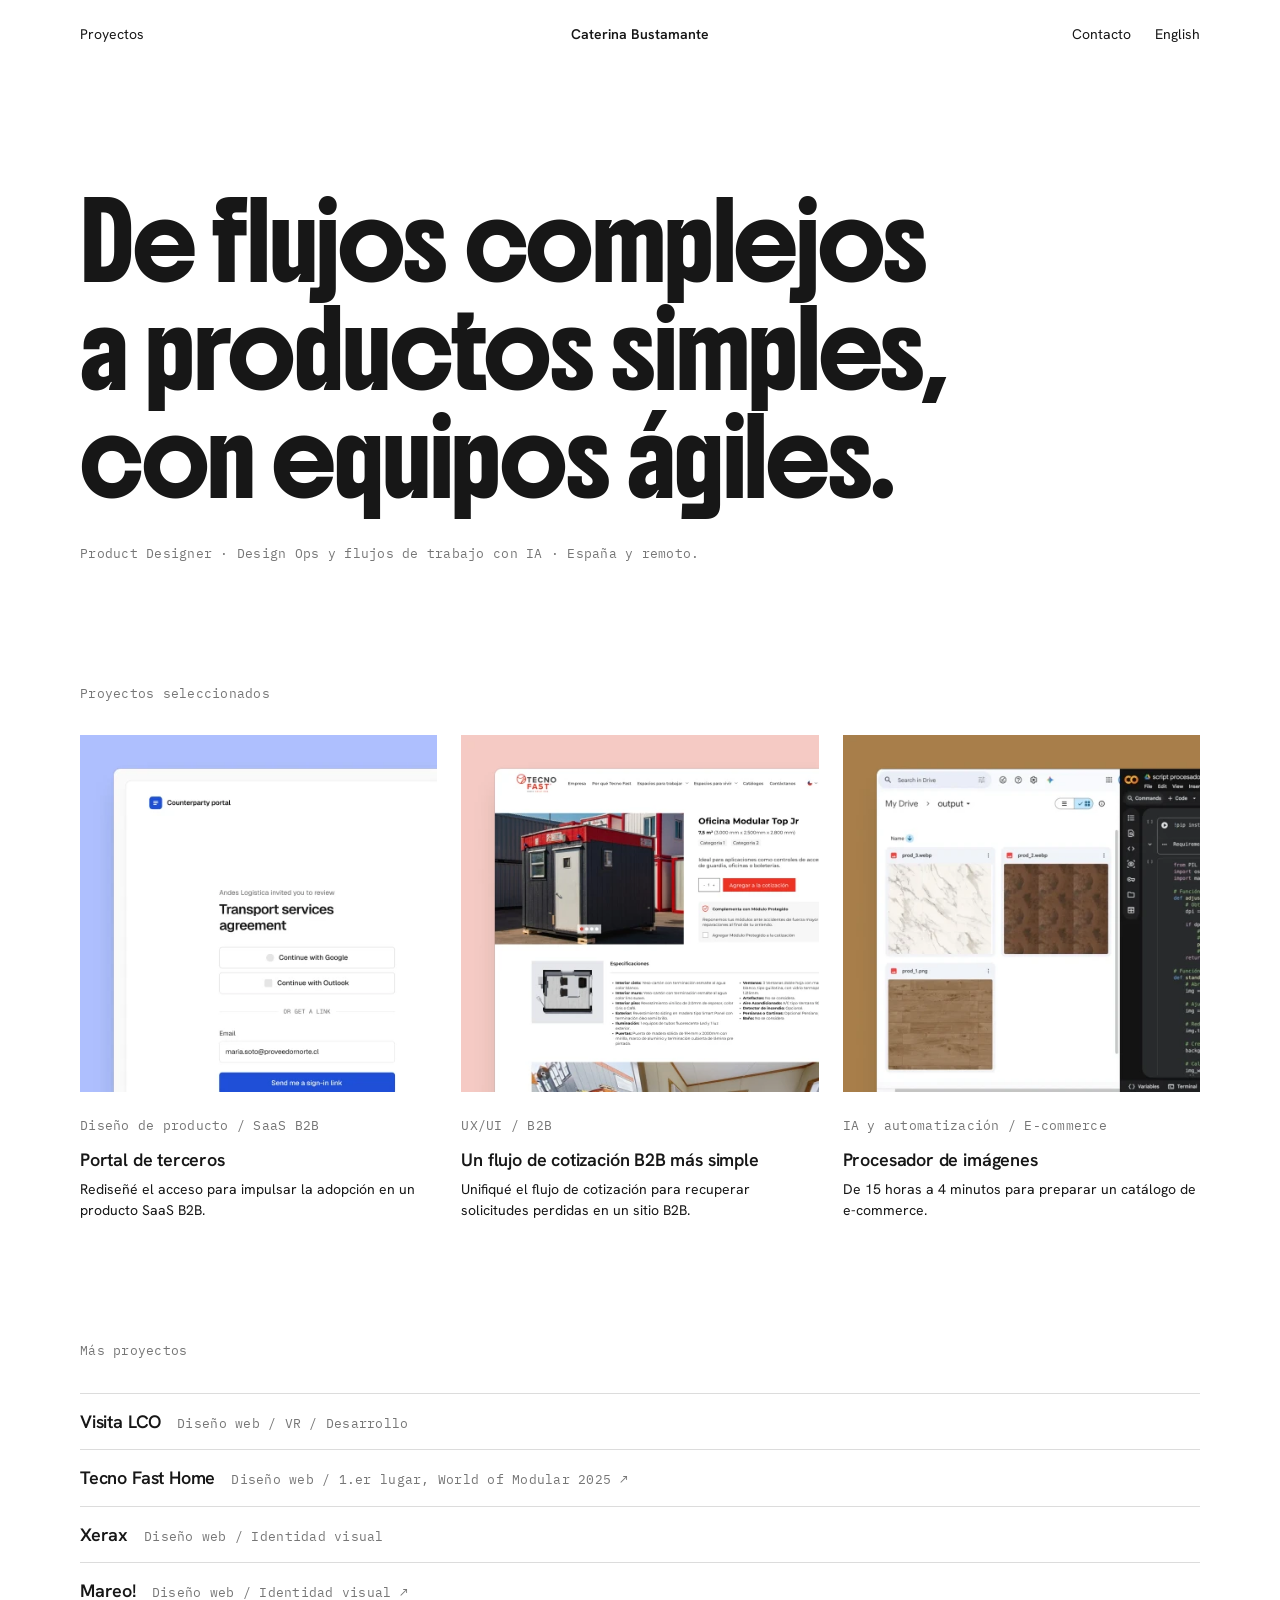
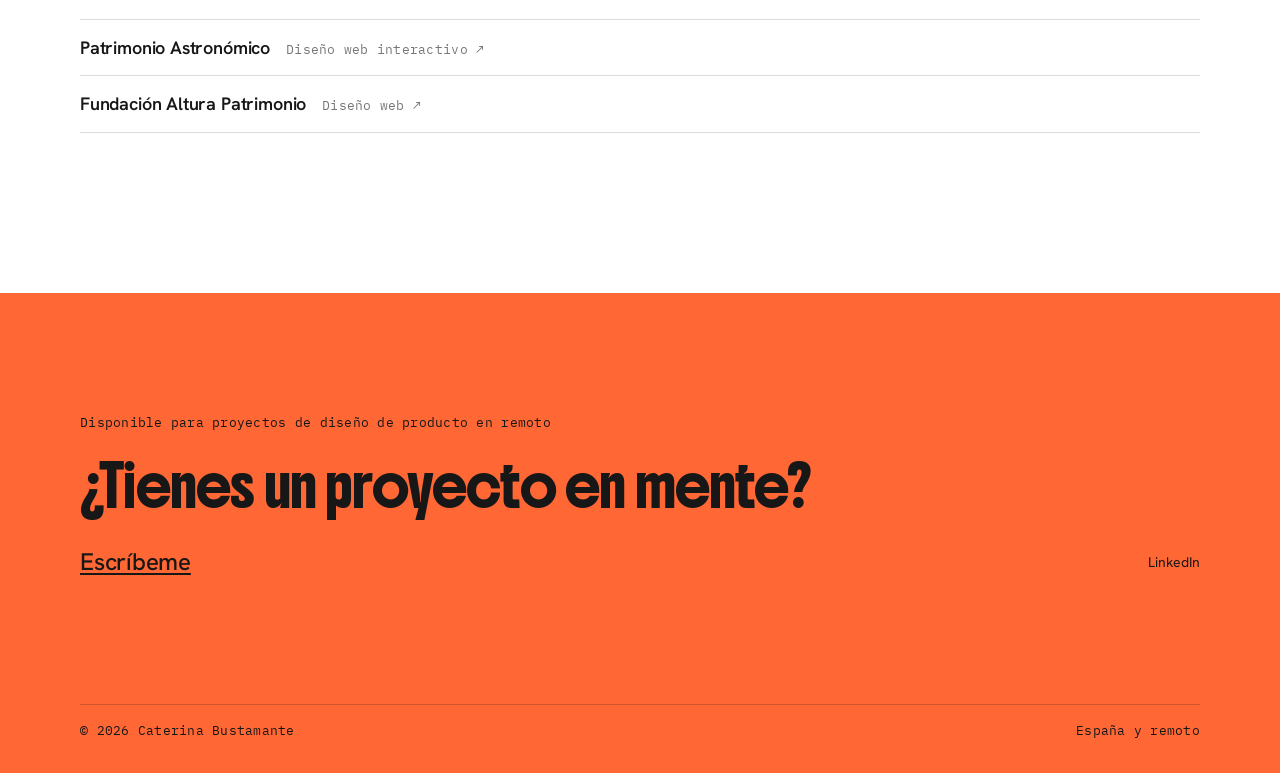
==== commit 30e1b9e1: "Agrega enlaces externos a Mareo!, Patrimonio Astronómico y Fundación Altura Patrimonio en "Más traba" ====
--- a/index.html
+++ b/index.html
@@ -74,9 +74,9 @@
       <li class="more-row"><a class="more-link" href="work/visita-lco/"><h3>Visita LCO</h3><span class="label">Diseño web / VR / Desarrollo</span></a></li>
       <li class="more-row"><a class="more-link" href="https://tecnofasthome.cl/" target="_blank" rel="noopener noreferrer"><h3>Tecno Fast Home</h3><span class="label">Diseño web / 1.er lugar, World of Modular 2025 ↗</span></a></li>
       <li class="more-row"><div class="more-link"><h3>Xerax</h3><span class="label">Diseño web / Identidad visual</span></div></li>
-      <li class="more-row"><div class="more-link"><h3>Mareo!</h3><span class="label">Diseño web / Identidad visual</span></div></li>
-      <li class="more-row"><div class="more-link"><h3>Patrimonio Astronómico</h3><span class="label">Diseño web interactivo</span></div></li>
-      <li class="more-row"><div class="more-link"><h3>Fundación Altura Patrimonio</h3><span class="label">Diseño web</span></div></li>
+      <li class="more-row"><a class="more-link" href="https://caterinabc.github.io/mareo/" target="_blank" rel="noopener noreferrer"><h3>Mareo!</h3><span class="label">Diseño web / Identidad visual ↗</span></a></li>
+      <li class="more-row"><a class="more-link" href="https://patrimonioastronomico.cl/" target="_blank" rel="noopener noreferrer"><h3>Patrimonio Astronómico</h3><span class="label">Diseño web interactivo ↗</span></a></li>
+      <li class="more-row"><a class="more-link" href="https://alturapatrimonio.cl/" target="_blank" rel="noopener noreferrer"><h3>Fundación Altura Patrimonio</h3><span class="label">Diseño web ↗</span></a></li>
     </ul>
   </section>
 </main>
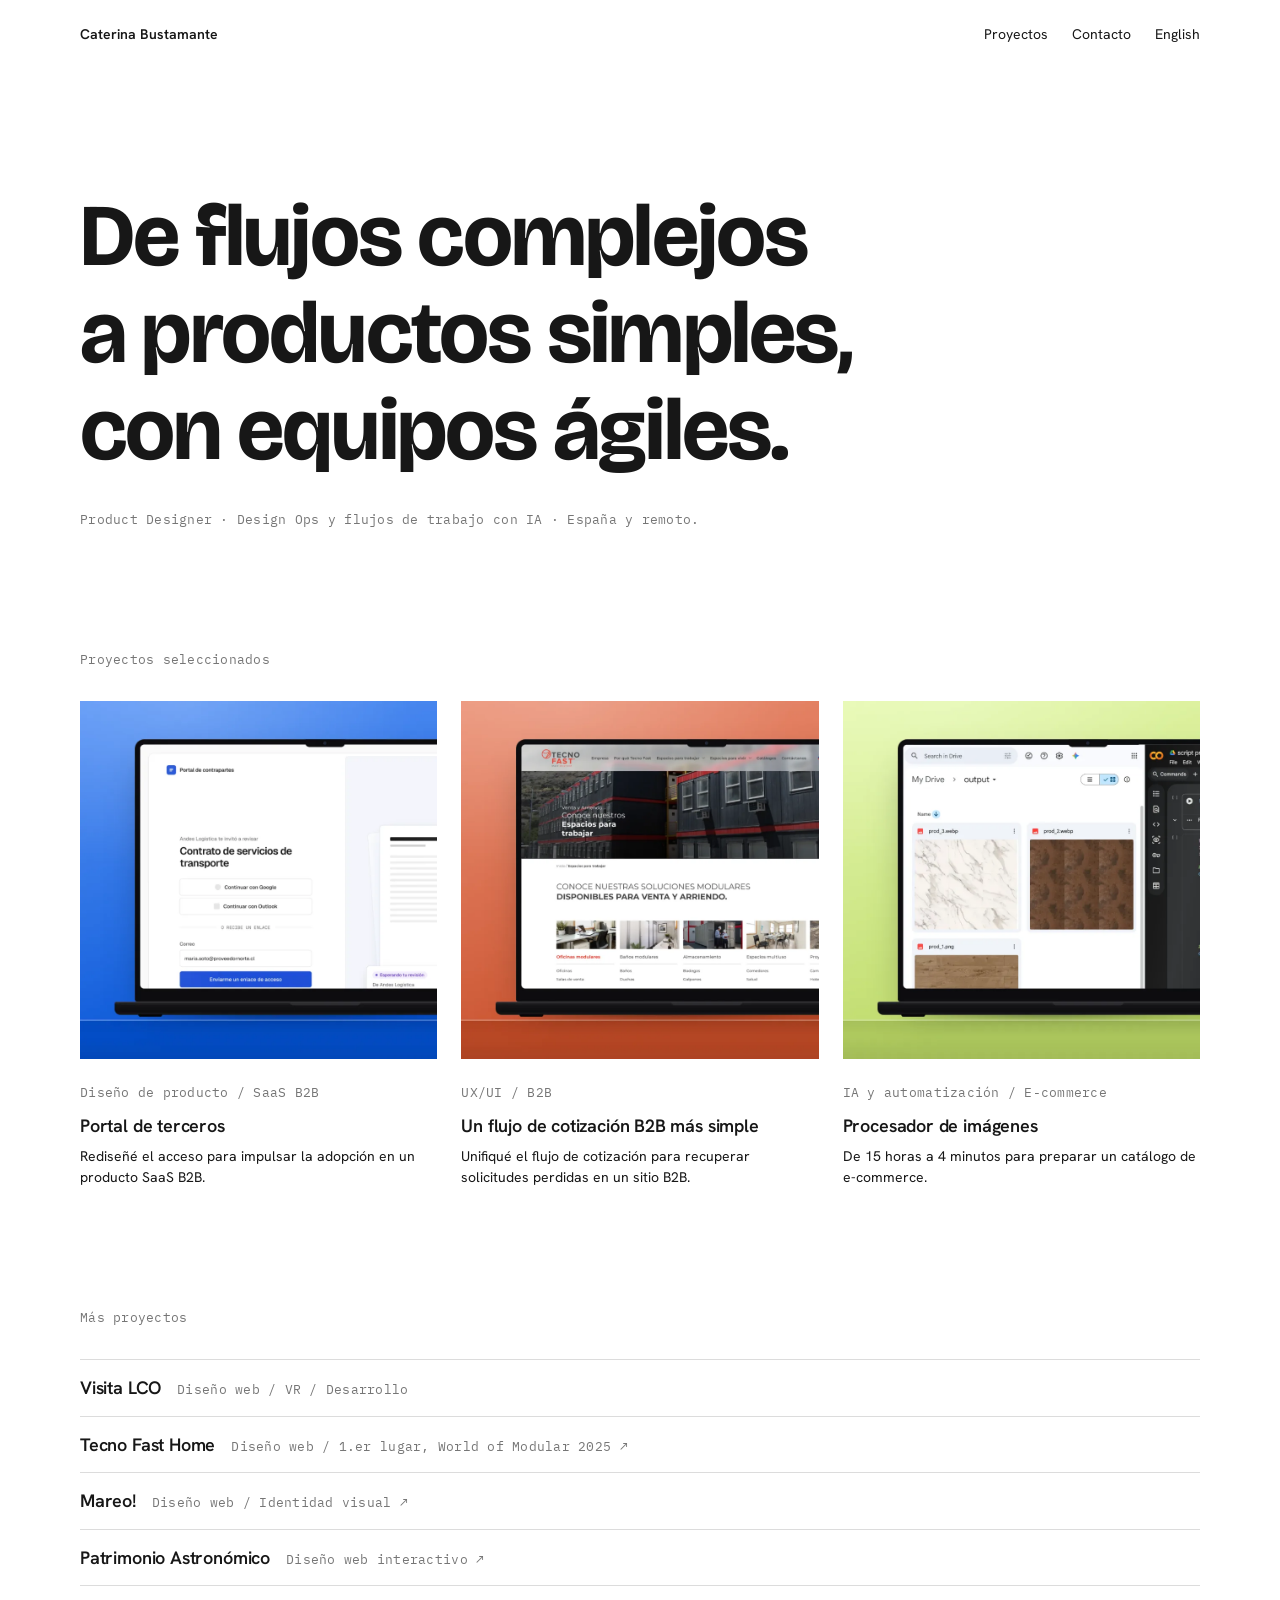
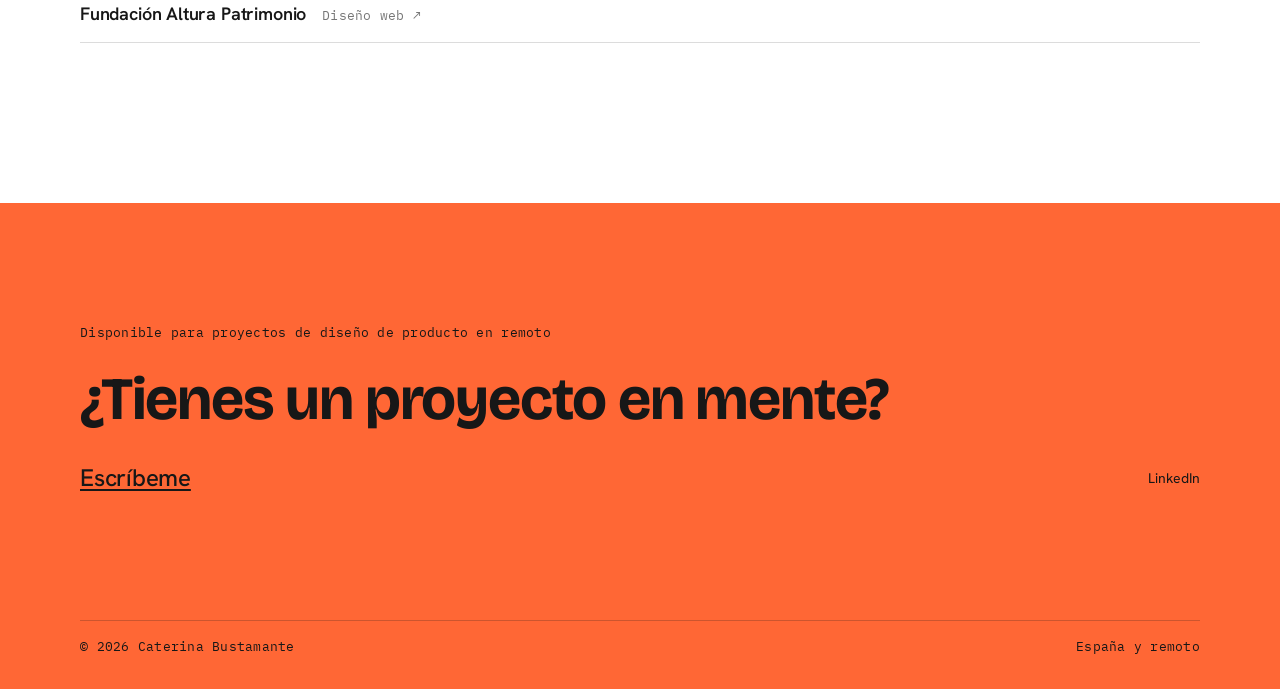
==== commit 823ede0e: "Tipografía Bricolage, ajustes de títulos, navegación, casos y contacto - Titulares en Bricolage Grot" ====
--- a/index.html
+++ b/index.html
@@ -19,15 +19,15 @@
 <meta name="twitter:card" content="summary_large_image">
 <link rel="preconnect" href="https://fonts.googleapis.com">
 <link rel="preconnect" href="https://fonts.gstatic.com" crossorigin>
-<link rel="stylesheet" href="https://fonts.googleapis.com/css2?family=Boldonse&family=Hanken+Grotesk:wght@400;500;600&family=IBM+Plex+Mono:wght@400&display=swap">
+<link rel="stylesheet" href="https://fonts.googleapis.com/css2?family=Bricolage+Grotesque:opsz,wght@12..96,700&family=Hanken+Grotesk:wght@400;500;600&family=IBM+Plex+Mono:wght@400&display=swap">
 <link rel="stylesheet" href="css/styles.css">
 </head>
 <body>
 
 <header class="wrap">
   <nav class="site-head" aria-label="Principal">
+    <a class="name" href="#top">Caterina Bustamante</a>
     <a href="#work">Proyectos</a>
-    <a class="name" href="#top">Caterina Bustamante</a>
     <div class="site-head-end">
       <a href="#contact">Contacto</a>
       <a href="en/" hreflang="en" lang="en">English</a>
@@ -45,14 +45,14 @@
     <h2 class="label" id="work-label">Proyectos seleccionados</h2>
     <ul class="projects">
       <li><a class="project" href="work/third-party-portal/">
-        <img class="project-img" src="assets/img/home/card-portal.webp" alt="Pantalla de inicio de sesión del portal de contrapartes, que invita a revisar un contrato de servicios de transporte." width="424" height="424">
+        <img class="project-img" src="assets/img/home/card-portal-es.webp" alt="Pantalla de inicio de sesión del portal de contrapartes, que invita a revisar un contrato de servicios de transporte." width="424" height="424">
         <div class="project-text">
           <span class="label">Diseño de producto / SaaS B2B</span>
           <div class="project-copy"><h3>Portal de terceros</h3><p>Rediseñé el acceso para impulsar la adopción en un producto SaaS B2B.</p></div>
         </div>
       </a></li>
       <li><a class="project" href="work/tecno-fast-rental/">
-        <img class="project-img" src="assets/img/home/card-tecnofast.webp" alt="Página de producto rediseñada de Tecno Fast con un único botón Agregar a la cotización." width="424" height="424">
+        <img class="project-img" src="assets/img/home/card-tecnofast.webp" alt="Sitio de Tecno Fast en un portátil: la página Espacios para trabajar, con el menú principal y las categorías de espacios modulares." width="424" height="424">
         <div class="project-text">
           <span class="label">UX/UI / B2B</span>
           <div class="project-copy"><h3>Un flujo de cotización B2B más simple</h3><p>Unifiqué el flujo de cotización para recuperar solicitudes perdidas en un sitio B2B.</p></div>
@@ -73,7 +73,7 @@
     <ul class="more">
       <li class="more-row"><a class="more-link" href="work/visita-lco/"><h3>Visita LCO</h3><span class="label">Diseño web / VR / Desarrollo</span></a></li>
       <li class="more-row"><a class="more-link" href="https://tecnofasthome.cl/" target="_blank" rel="noopener noreferrer"><h3>Tecno Fast Home</h3><span class="label">Diseño web / 1.er lugar, World of Modular 2025 ↗</span></a></li>
-      <li class="more-row"><div class="more-link"><h3>Xerax</h3><span class="label">Diseño web / Identidad visual</span></div></li>
+      <!-- Hidden for now: <li class="more-row"><div class="more-link"><h3>Xerax</h3><span class="label">Diseño web / Identidad visual</span></div></li> -->
       <li class="more-row"><a class="more-link" href="https://caterinabc.github.io/mareo/" target="_blank" rel="noopener noreferrer"><h3>Mareo!</h3><span class="label">Diseño web / Identidad visual ↗</span></a></li>
       <li class="more-row"><a class="more-link" href="https://patrimonioastronomico.cl/" target="_blank" rel="noopener noreferrer"><h3>Patrimonio Astronómico</h3><span class="label">Diseño web interactivo ↗</span></a></li>
       <li class="more-row"><a class="more-link" href="https://alturapatrimonio.cl/" target="_blank" rel="noopener noreferrer"><h3>Fundación Altura Patrimonio</h3><span class="label">Diseño web ↗</span></a></li>
--- a/css/styles.css
+++ b/css/styles.css
@@ -1,7 +1,7 @@
 /* Portfolio Caterina Bustamante: single stylesheet for every page.
    Order: tokens, base, layout, shared components, home, then one section per case study.
    Breakpoints: 768px (layout) and 480px (small phones). Exceptions are noted where they appear.
-   Fonts are loaded from each page with a <link>: Boldonse, Hanken Grotesk 400/500/600, IBM Plex Mono 400. */
+   Fonts are loaded from each page with a <link>: Bricolage Grotesque 700, Hanken Grotesk 400/500/600, IBM Plex Mono 400. */
 
 /* Tokens */
 :root{
@@ -10,6 +10,7 @@
   --surface:#DEDEDE;
   --accent:#FF6735;
   --blush:#F5CAC4;
+  --lavender:#C3ABF6;
   --peri:#ADBFFD;
   --ochre:#A77E4A;
   --gray:#919191;
@@ -17,8 +18,8 @@
   --hair:var(--line);
   --label:#767676;           /* small labels: 4.5:1 on white (#FFFFFF) */
   --line-on-accent:rgba(23,23,23,.22);
-  --display:"Boldonse","Arial Black",sans-serif;
-  --lh-display:1.5;          /* Boldonse has very tall ascenders and descenders: 1.3 made lines collide */
+  --display:"Bricolage Grotesque","Arial Black",sans-serif;
+  --lh-display:1.1;
   --sans:"Hanken Grotesk",system-ui,-apple-system,sans-serif;
   --mono:"IBM Plex Mono",ui-monospace,Menlo,monospace;
   --s4:4px;--s8:8px;--s12:12px;--s16:16px;--s24:24px;--s32:32px;--s48:48px;--s64:64px;--s120:120px;--s160:160px;
@@ -44,8 +45,9 @@
 .label{font:400 13px/1.5 var(--mono);letter-spacing:.02em;color:var(--label)}
 .next .label,.site-foot .label,.case-contact .label,.pnode.out .label,.pano .label,.steps li.turn .label{color:inherit}
 .pairs,.reason,.pnode,.frame,.dest-shot,.dest-tag,.stat,.eco{--label:#595959} /* on the grey surface, 4.5:1 needs a darker grey */
-h1,.title{font:400 clamp(36px,6vw,72px)/var(--lh-display) var(--display);letter-spacing:-.02em}
-.title--xl{font-size:clamp(40px,9vw,112px)}
+h1,.title{font:700 clamp(36px,6vw,72px)/var(--lh-display) var(--display);letter-spacing:-.02em}
+.title--xl{font-size:clamp(36px,7.8vw,60px)}
+.cta .title{font-size:clamp(36px,7.8vw,60px)}
 .title--s{font-size:clamp(28px,3.4vw,40px)}
 h2{font:600 28px/1.2 var(--sans);letter-spacing:-.02em}
 h3{font:600 18px/1.3 var(--sans);letter-spacing:-.01em}
@@ -66,12 +68,12 @@
 @media (max-width:768px){main{gap:var(--s64);padding-block:var(--s64) var(--s120)}}
 
 /* Header */
-.site-head{display:grid;grid-template-columns:1fr auto 1fr;align-items:center;gap:var(--s16);padding-block:var(--s12);font-size:14px;line-height:20px}
+.site-head{display:flex;align-items:center;justify-content:flex-end;gap:var(--s24);padding-block:var(--s12);font-size:14px;line-height:20px}
 .site-head a{display:inline-flex;align-items:center;min-height:44px}
 .site-head a:hover{text-decoration:underline}
-.site-head .name{font-weight:600}
-.site-head-end{justify-self:end;display:flex;align-items:center;gap:var(--s24)}
-@media (max-width:768px){.site-head{grid-template-columns:1fr 1fr}.site-head .name{grid-column:1/-1;grid-row:1}}
+.site-head .name{font-weight:600;margin-right:auto}
+.site-head-end{display:flex;align-items:center;gap:var(--s24)}
+@media (max-width:480px){.site-head{flex-wrap:wrap;gap:0 var(--s24)}.site-head .name{flex:0 0 100%}}
 
 /* Case tile colors: set on main to tint the whole case, or on a single .tile */
 .t-peri{--t:var(--peri)}.t-blush{--t:var(--blush)}.t-ochre{--t:var(--ochre)}.t-gray{--t:var(--gray)}
@@ -81,7 +83,7 @@
 
 /* Case hero (a-hero-metadatos): metadata list on the left, description on the right, between two light lines. */
 .intro-cols{display:grid;grid-template-columns:repeat(2,minmax(0,1fr));gap:var(--s32) var(--s64);align-items:start;padding-block:var(--s32);border-block:1px solid var(--line)}
-.intro-cols .lede{order:2;max-width:none;font-size:clamp(20px,2vw,26px);line-height:1.4}
+.intro-cols .lede{order:2;max-width:none;font-size:clamp(18px,1.7vw,22px);line-height:1.4}
 .meta{order:1;display:flex;flex-direction:column;gap:var(--s16)}
 .meta div{display:flex;flex-direction:column;gap:var(--s4);min-width:0}
 .meta dd{font-size:18px;line-height:1.4}
@@ -171,18 +173,22 @@
    A full-width blush band (token) that sits flush against the orange band; smaller than it on purpose:
    body-size copy, shorter padding. To add a case-specific line later, put
    <p class="small case-contact-note">…</p> after .case-contact-lead; no other change is needed. */
-.case-contact{background:var(--blush)}
+.case-contact{position:relative;overflow:hidden;background:var(--lavender)}
+/* Dot texture: strongest on the right edge, fading out to the left; sits behind the content */
+.case-contact::before{content:"";position:absolute;inset:0;pointer-events:none;background-image:radial-gradient(circle,var(--ink) 1.2px,transparent 1.7px);background-size:16px 16px;opacity:.35;-webkit-mask-image:linear-gradient(to left,#000,transparent 55%);mask-image:linear-gradient(to left,#000,transparent 55%)}
+.case-contact .wrap{position:relative}
 .case-contact-inner{display:flex;flex-direction:column;gap:var(--s24);padding-block:var(--s64)}
 .case-contact-lead{text-wrap:balance}
 .case-contact-actions{display:flex;flex-wrap:wrap;align-items:center;gap:var(--s8) var(--s24)}
 .case-contact-actions a:not(.btn){display:inline-flex;align-items:center;min-height:44px;text-decoration:underline;text-underline-position:from-font}
-@media (max-width:768px){.case-contact-inner{padding-block:var(--s48)}}
+@media (max-width:768px){.case-contact-inner{padding-block:var(--s48)}.case-contact::before{opacity:.25}}
 
 /* Footer legal line */
 .legal{display:flex;justify-content:space-between;gap:var(--s16);flex-wrap:wrap;padding-top:var(--s16);border-top:1px solid var(--line-on-accent)}
 
 /* Home */
 .hero .title span{display:block}
+.hero .title{font-size:clamp(36px,7vw,88px)}
 .projects{list-style:none;margin:0;padding:0;display:grid;grid-template-columns:repeat(3,minmax(0,1fr));gap:var(--s24)}
 .project{display:flex;flex-direction:column;gap:var(--s24);transition:transform .35s cubic-bezier(.2,.7,.2,1)}
 .project:hover,.project:focus-visible{transform:translateY(-8px)}
@@ -352,7 +358,7 @@
 .sw{width:12px;height:12px;display:inline-block}
 .pats{display:grid;grid-template-columns:repeat(2,minmax(0,1fr));gap:var(--s32)}
 .pat{display:block;width:100%;height:auto}
-.pat rect{fill:var(--surface);stroke:var(--line)}
+.pat rect{fill:var(--surface);stroke:var(--label);vector-effect:non-scaling-stroke}
 .pat .pat-border{fill:none}
 .pf{display:flex;flex-direction:column;gap:var(--s16)}
 .pf-head{display:flex;justify-content:space-between;gap:var(--s16);flex-wrap:wrap;border-top:1px solid var(--line);padding-top:var(--s8)}
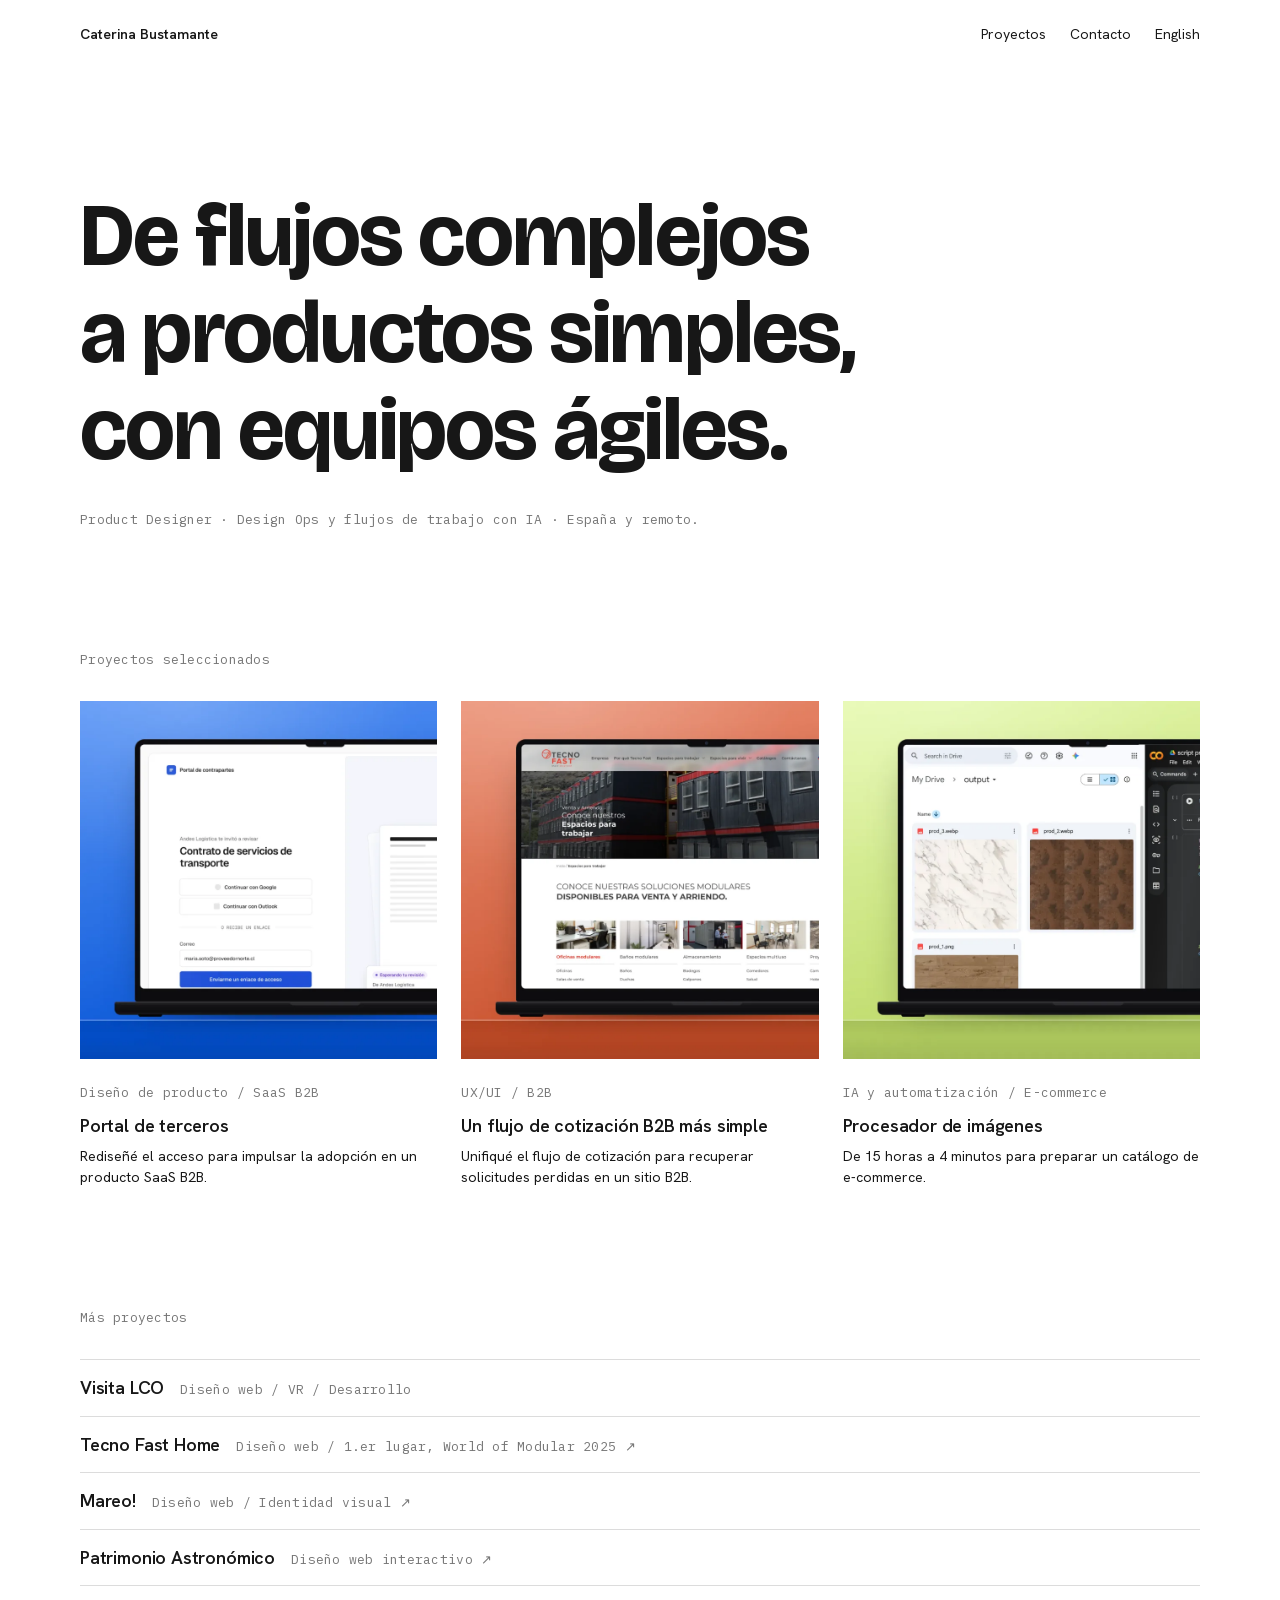
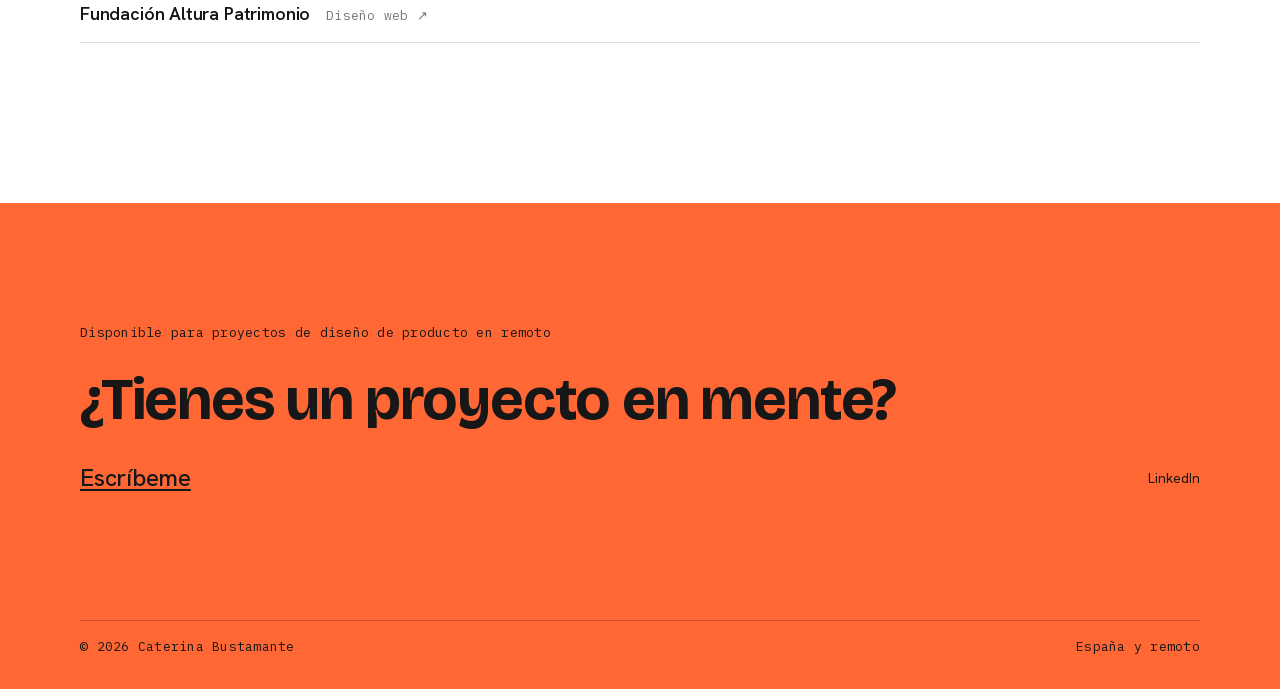
==== commit 66d2ad22: "Self-host fonts to avoid flash of fallback typeface Serve Bricolage Grotesque, Hanken Grotesk and IB" ====
--- a/index.html
+++ b/index.html
@@ -5,21 +5,20 @@
 <meta name="viewport" content="width=device-width,initial-scale=1,viewport-fit=cover">
 <title>Caterina Bustamante</title>
 <meta name="description" content="Product Designer · España y remoto.">
-<link rel="canonical" href="https://caterinabustamante.es/">
-<link rel="alternate" hreflang="es" href="https://caterinabustamante.es/">
-<link rel="alternate" hreflang="en" href="https://caterinabustamante.es/en/">
+<link rel="canonical" href="https://caterina.work/">
+<link rel="alternate" hreflang="es" href="https://caterina.work/">
+<link rel="alternate" hreflang="en" href="https://caterina.work/en/">
 <meta property="og:type" content="website">
 <meta property="og:title" content="Caterina Bustamante">
 <meta property="og:description" content="Product Designer · España y remoto.">
-<meta property="og:url" content="https://caterinabustamante.es/">
-<meta property="og:image" content="https://caterinabustamante.es/assets/img/og/og-home-es.jpg">
+<meta property="og:url" content="https://caterina.work/">
+<meta property="og:image" content="https://caterina.work/assets/img/og/og-home-es.jpg">
 <meta property="og:image:width" content="1200">
 <meta property="og:image:height" content="630">
 <meta property="og:image:alt" content="Caterina Bustamante, Product Designer, España y remoto. De flujos complejos a productos simples, con equipos ágiles.">
 <meta name="twitter:card" content="summary_large_image">
-<link rel="preconnect" href="https://fonts.googleapis.com">
-<link rel="preconnect" href="https://fonts.gstatic.com" crossorigin>
-<link rel="stylesheet" href="https://fonts.googleapis.com/css2?family=Bricolage+Grotesque:opsz,wght@12..96,700&family=Hanken+Grotesk:wght@400;500;600&family=IBM+Plex+Mono:wght@400&display=swap">
+<link rel="preload" href="assets/fonts/bricolage-grotesque.woff2" as="font" type="font/woff2" crossorigin>
+<link rel="preload" href="assets/fonts/hanken-grotesk.woff2" as="font" type="font/woff2" crossorigin>
 <link rel="stylesheet" href="css/styles.css">
 </head>
 <body>
--- a/css/styles.css
+++ b/css/styles.css
@@ -1,7 +1,15 @@
 /* Portfolio Caterina Bustamante: single stylesheet for every page.
    Order: tokens, base, layout, shared components, home, then one section per case study.
    Breakpoints: 768px (layout) and 480px (small phones). Exceptions are noted where they appear.
-   Fonts are loaded from each page with a <link>: Bricolage Grotesque 700, Hanken Grotesk 400/500/600, IBM Plex Mono 400. */
+   Fonts are self-hosted (assets/fonts, latin subset): Bricolage Grotesque 700, Hanken Grotesk 400/500/600, IBM Plex Mono 400.
+   Bricolage and Hanken are preloaded from each page; their fallbacks are size-adjusted to avoid layout shift. */
+
+/* Fonts: self-hosted. font-display:swap shows text immediately; the *Fallback faces match each font's metrics so the swap doesn't shift the text */
+@font-face{font-family:"Bricolage Grotesque";font-style:normal;font-weight:700;font-display:swap;src:url("../assets/fonts/bricolage-grotesque.woff2") format("woff2");unicode-range:U+0000-00FF,U+0131,U+0152-0153,U+02BB-02BC,U+02C6,U+02DA,U+02DC,U+0304,U+0308,U+0329,U+2000-206F,U+20AC,U+2122,U+2191,U+2193,U+2212,U+2215,U+FEFF,U+FFFD}
+@font-face{font-family:"Hanken Grotesk";font-style:normal;font-weight:400 600;font-display:swap;src:url("../assets/fonts/hanken-grotesk.woff2") format("woff2");unicode-range:U+0000-00FF,U+0131,U+0152-0153,U+02BB-02BC,U+02C6,U+02DA,U+02DC,U+0304,U+0308,U+0329,U+2000-206F,U+20AC,U+2122,U+2191,U+2193,U+2212,U+2215,U+FEFF,U+FFFD}
+@font-face{font-family:"IBM Plex Mono";font-style:normal;font-weight:400;font-display:swap;src:url("../assets/fonts/ibm-plex-mono-400.woff2") format("woff2");unicode-range:U+0000-00FF,U+0131,U+0152-0153,U+02BB-02BC,U+02C6,U+02DA,U+02DC,U+0304,U+0308,U+0329,U+2000-206F,U+20AC,U+2122,U+2191,U+2193,U+2212,U+2215,U+FEFF,U+FFFD}
+@font-face{font-family:"Bricolage Fallback";src:local("Arial Bold"),local("Arial-BoldMT"),local("Arial");font-weight:700;size-adjust:92.5%;ascent-override:100.5%;descent-override:29.2%;line-gap-override:0%}
+@font-face{font-family:"Hanken Fallback";src:local("Arial");font-weight:400 600;size-adjust:100.9%;ascent-override:99.1%;descent-override:30%;line-gap-override:0%}
 
 /* Tokens */
 :root{
@@ -18,9 +26,9 @@
   --hair:var(--line);
   --label:#767676;           /* small labels: 4.5:1 on white (#FFFFFF) */
   --line-on-accent:rgba(23,23,23,.22);
-  --display:"Bricolage Grotesque","Arial Black",sans-serif;
+  --display:"Bricolage Grotesque","Bricolage Fallback","Arial Black",sans-serif;
   --lh-display:1.1;
-  --sans:"Hanken Grotesk",system-ui,-apple-system,sans-serif;
+  --sans:"Hanken Grotesk","Hanken Fallback",system-ui,-apple-system,sans-serif;
   --mono:"IBM Plex Mono",ui-monospace,Menlo,monospace;
   --s4:4px;--s8:8px;--s12:12px;--s16:16px;--s24:24px;--s32:32px;--s48:48px;--s64:64px;--s120:120px;--s160:160px;
   --wide:1120px;--measure:none;
